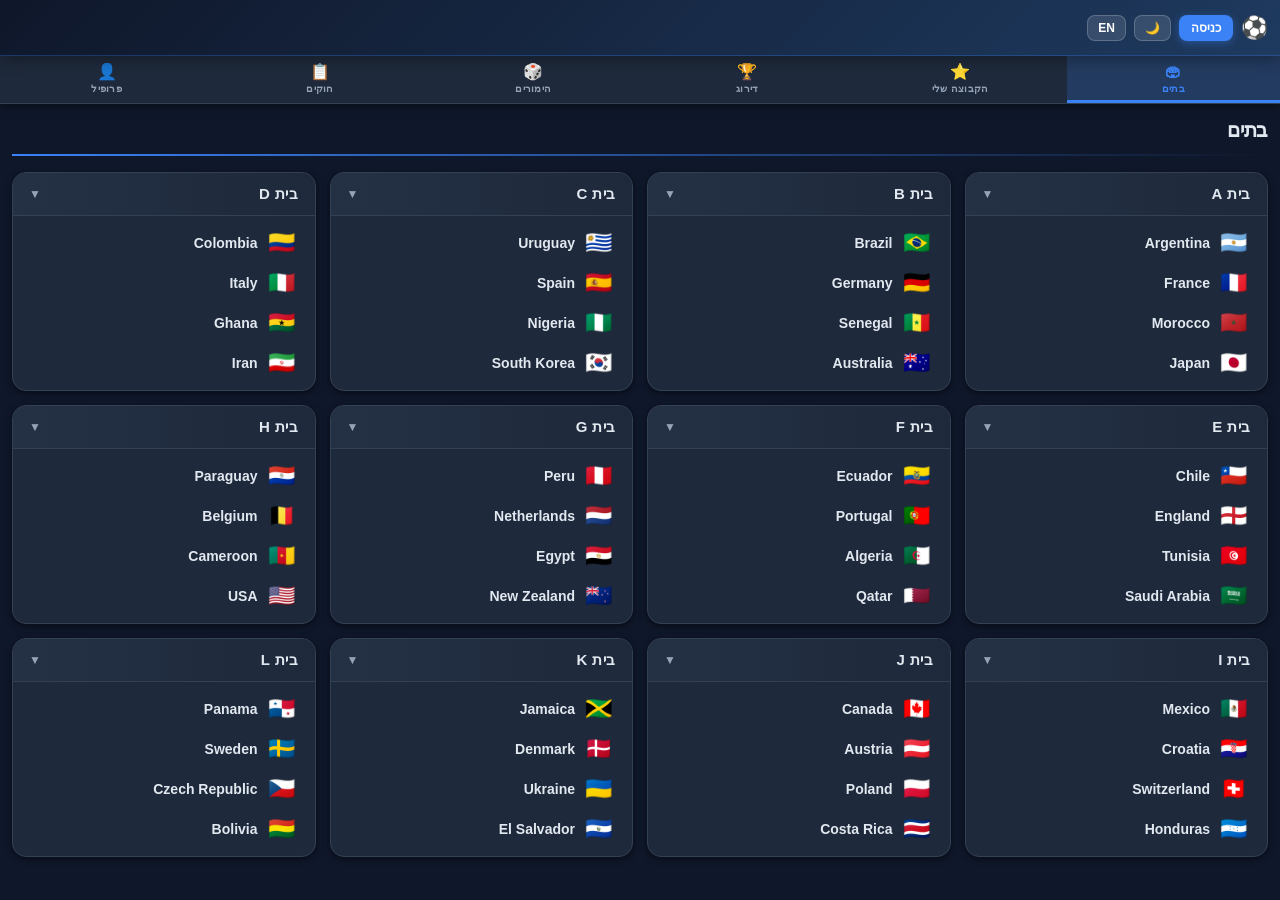
==== index.html @ ef1c5337 "Refactored PWA: modular IIFE architecture, bets, coins, vice-captain, banker" ====
<!DOCTYPE html>
<html lang="he" dir="rtl">
<head>
    <meta charset="UTF-8">
    <meta name="viewport" content="width=device-width, initial-scale=1.0, maximum-scale=1.0, user-scalable=no">
    <meta name="theme-color" content="#0d1117">
    <meta name="apple-mobile-web-app-capable" content="yes">
    <meta name="apple-mobile-web-app-status-bar-style" content="black-translucent">
    <link rel="manifest" href="manifest.json">
    <link rel="apple-touch-icon" href="icon-192.png">
    <title>פנטזי מונדיאל 2026</title>
    <link rel="stylesheet" href="css/base.css">
    <link rel="stylesheet" href="css/screens.css">
    <link rel="stylesheet" href="css/components.css">
</head>
<body>

<!-- ── Topbar ── -->
<header id="topbar">
    <span class="tb-logo">⚽</span>
    <span id="tb-user"></span>
    <button id="btn-topbar-login" class="btn-login-topbar" data-i18n="login">כניסה</button>
    <button id="btn-logout" style="display:none" title="התנתק">🚪</button>
    <button id="btn-theme" title="עיצוב">🌙</button>
    <button id="tb-lang">EN</button>
</header>

<!-- ── Screens ── -->
<div id="screen-groups" class="screen active"></div>
<div id="screen-squad"  class="screen"></div>
<div id="screen-myteam" class="screen"></div>
<div id="screen-lb"     class="screen"></div>
<div id="screen-bets"   class="screen"></div>
<div id="screen-rules"  class="screen"></div>
<div id="screen-admin"  class="screen"></div>
<div id="screen-user"   class="screen"></div>

<!-- ── Top Nav ── -->
<nav id="bottom-nav">
    <button data-screen="groups" onclick="Nav.setScreen('groups')">
        <span class="nav-icon">🏟</span>
        <span data-i18n="groups">בתים</span>
    </button>
    <button data-screen="myteam" onclick="Nav.setScreen('myteam')">
        <span class="nav-icon">⭐</span>
        <span data-i18n="myTeam">הקבוצה שלי</span>
    </button>
    <button data-screen="lb" onclick="Nav.setScreen('lb')">
        <span class="nav-icon">🏆</span>
        <span data-i18n="standings">דירוג</span>
    </button>
    <button data-screen="bets" onclick="Nav.setScreen('bets')">
        <span class="nav-icon">🎲</span>
        <span data-i18n="bets">הימורים</span>
    </button>
    <button data-screen="rules" onclick="Nav.setScreen('rules')">
        <span class="nav-icon">📋</span>
        <span data-i18n="rules">חוקים</span>
    </button>
    <button data-screen="user" onclick="Nav.setScreen('user')">
        <span class="nav-icon">👤</span>
        <span data-i18n="profile">פרופיל</span>
    </button>
    <button data-screen="admin" id="nav-admin" style="display:none" onclick="Nav.setScreen('admin')">
        <span class="nav-icon">⚙️</span>
        <span data-i18n="admin">ניהול</span>
    </button>
</nav>

<!-- ── Picker Modal ── -->
<div id="picker-modal"></div>
<div id="score-modal"       class="modal-overlay"></div>
<div id="bet-create-modal"  class="modal-overlay"></div>
<div id="bet-resolve-modal" class="modal-overlay"></div>

<!-- ── Player Action Modal ── -->
<div id="player-action-modal" class="modal-overlay modal-bottom"></div>

<!-- ── Login Modal ── -->
<div id="login-modal" class="modal-overlay">
    <div class="modal-box" style="max-width:360px">
        <div class="modal-header">
            <h3>🏆 פנטזי מונדיאל 2026</h3>
            <button onclick="document.getElementById('login-modal').classList.remove('active')">✕</button>
        </div>
        <div class="lang-row" style="margin-bottom:16px">
            <button class="lang-btn active" id="lang-btn-he" onclick="setLang('he');updateLangBtns('he')">עברית</button>
            <button class="lang-btn" id="lang-btn-en" onclick="setLang('en');updateLangBtns('en')">English</button>
        </div>
        <div class="auth-tabs">
            <button class="auth-tab active" data-tab="login" data-i18n="login">כניסה</button>
            <button class="auth-tab" data-tab="register" data-i18n="register">הרשמה</button>
        </div>
        <div class="auth-card">
            <div id="login-form">
                <input class="auth-input" type="text" id="in-username" data-i18n-ph="username" placeholder="שם משתמש">
                <input class="auth-input" type="password" id="in-password" data-i18n-ph="password" placeholder="סיסמה">
                <button class="btn-primary auth-btn" id="btn-login" data-i18n="loginBtn">התחבר</button>
            </div>
            <div id="register-form" style="display:none">
                <input class="auth-input" type="text" id="reg-username" data-i18n-ph="username" placeholder="שם משתמש">
                <input class="auth-input" type="password" id="reg-password" data-i18n-ph="password" placeholder="סיסמה">
                <input class="auth-input" type="password" id="reg-confirm" data-i18n-ph="passwordConfirm" placeholder="אימות סיסמה">
                <button class="btn-primary auth-btn" id="btn-register" data-i18n="registerBtn">הרשם</button>
            </div>
        </div>
    </div>
</div>

<!-- ── Scripts ── -->
<script src="js/config.js"></script>
<script src="js/i18n.js"></script>
<script src="js/data.js"></script>
<script src="js/auth.js"></script>
<script src="js/team.js"></script>
<script src="js/nav.js"></script>
<script src="js/picker.js"></script>
<script src="js/screen.groups.js"></script>
<script src="js/screen.squad.js"></script>
<script src="js/screen.myteam.js"></script>
<script src="js/screen.lb.js"></script>
<script src="js/screen.bets.js"></script>
<script src="js/screen.rules.js"></script>
<script src="js/screen.admin.js"></script>
<script src="js/screen.user.js"></script>
<script src="js/main.js"></script>
</body>
</html>
---- css/base.css ----
/* ── CSS Variables (dark theme – default) ── */
:root {
    --primary:    #3b82f6;
    --primary-d:  #1d4ed8;
    --secondary:  #10b981;
    --danger:     #ef4444;
    --warning:    #f59e0b;
    --bg:         #0f172a;
    --card:       #1e293b;
    --elevated:   #243044;
    --border:     #334155;
    --text:       #e2e8f0;
    --muted:      #94a3b8;
    --shadow:     rgba(0,0,0,.5);
    --glow:       rgba(59,130,246,.2);
    --topbar-h:   56px;
    --nav-h:      48px;
}

/* ── Light theme ── */
html.theme-light {
    --bg:         #f1f5f9;
    --card:       #ffffff;
    --elevated:   #e8eef5;
    --border:     #cbd5e1;
    --text:       #1e293b;
    --muted:      #64748b;
    --shadow:     rgba(0,0,0,.1);
    --glow:       rgba(59,130,246,.12);
}

* { margin:0; padding:0; box-sizing:border-box; }

body {
    font-family: -apple-system, BlinkMacSystemFont, 'Segoe UI', Roboto, sans-serif;
    background: var(--bg);
    color: var(--text);
    min-height: 100vh;
    overflow-x: hidden;
    transition: background .25s, color .25s;
}

button { cursor:pointer; font-family:inherit; }
input, select { font-family:inherit; }

/* ── Topbar ── */
#topbar {
    position: fixed; top:0; left:0; right:0; z-index:300;
    height: var(--topbar-h);
    background: linear-gradient(135deg, #0f172a 0%, #1e3a5f 100%);
    border-bottom: 1px solid rgba(59,130,246,.3);
    box-shadow: 0 2px 16px rgba(0,0,0,.4);
    display: flex; align-items: center;
    padding: 0 12px; gap: 8px;
}
html.theme-light #topbar {
    background: linear-gradient(135deg, #1e40af 0%, #1d4ed8 100%);
    border-bottom: none;
}
.tb-logo { font-size:22px; flex-shrink:0; }
#tb-user {
    flex:1; font-size:13px; font-weight:700;
    overflow:hidden; text-overflow:ellipsis; white-space:nowrap;
    color:#fff;
}
#tb-lang, #btn-theme {
    background: rgba(255,255,255,.12);
    border: 1px solid rgba(255,255,255,.2);
    color: #fff; border-radius:8px; padding:5px 10px;
    font-size:12px; font-weight:700; flex-shrink:0;
    transition: background .2s;
}
#tb-lang:hover, #btn-theme:hover { background:rgba(255,255,255,.25); }
#btn-logout {
    background:none; border:none; font-size:18px;
    color:rgba(255,255,255,.6); padding:4px; flex-shrink:0;
}
#btn-logout:hover { color:#ef4444; }
.btn-login-topbar {
    background: var(--primary); color:#fff; border:none;
    border-radius:8px; padding:6px 12px; font-size:12px; font-weight:700;
    flex-shrink:0; transition: opacity .2s, transform .1s;
    box-shadow: 0 2px 8px rgba(59,130,246,.4);
}
.btn-login-topbar:hover { opacity:.88; transform:scale(.97); }

/* ── Top Nav ── */
#bottom-nav {
    position: fixed;
    top: var(--topbar-h);
    left:0; right:0; z-index:200;
    height: var(--nav-h);
    background: var(--card);
    border-bottom: 1px solid var(--border);
    box-shadow: 0 2px 8px var(--shadow);
    display: flex;
    overflow-x: auto;
    scrollbar-width: none;
}
#bottom-nav::-webkit-scrollbar { display:none; }
#bottom-nav button {
    flex:1; min-width:58px; background:none; border:none;
    color: var(--muted); font-size:10px; font-weight:700;
    display:flex; flex-direction:column; align-items:center; justify-content:center;
    gap:2px; padding:0 4px;
    border-bottom: 3px solid transparent;
    transition: color .2s, border-color .2s, background .15s;
    white-space:nowrap; text-transform:uppercase; letter-spacing:.3px;
}
#bottom-nav button .nav-icon { font-size:16px; }
#bottom-nav button.active {
    color: var(--primary);
    border-bottom-color: var(--primary);
    background: var(--glow);
}
#bottom-nav button:hover:not(.active) { color:var(--text); background:var(--elevated); }

/* ── Screens ── */
.screen {
    display: none;
    min-height: 100vh;
    padding-top: calc(var(--topbar-h) + var(--nav-h) + 14px);
    padding-bottom: 28px;
    padding-left: 12px; padding-right: 12px;
}
.screen.active { display:block; }

/* ── Screen header ── */
.screen-header {
    display:flex; align-items:center; gap:12px;
    margin-bottom:16px; padding-bottom:12px;
    border-bottom: 2px solid transparent;
    border-image: linear-gradient(90deg, var(--primary), transparent) 1;
}
.screen-header h2 { font-size:20px; font-weight:800; flex:1; letter-spacing:-.3px; }

/* ── Back button ── */
.back-btn {
    background:none; border:none; color:var(--primary);
    font-size:14px; font-weight:700; padding:4px 0;
    transition: opacity .2s;
}
.back-btn:hover { opacity:.7; }

/* ── Stat pills ── */
.stat-pill {
    display:inline-flex; align-items:center; gap:5px;
    background: var(--elevated);
    border: 1px solid var(--border);
    border-radius:20px; padding:5px 12px; font-size:13px; font-weight:700;
    box-shadow: 0 1px 4px var(--shadow);
}
.pill-banker { border-color:var(--primary); color:var(--primary); }

/* ── Buttons ── */
.btn-primary {
    background: linear-gradient(135deg, var(--primary), var(--primary-d));
    color:#fff; border:none; border-radius:8px;
    padding:12px 20px; font-size:15px; font-weight:700;
    transition: opacity .2s, transform .1s;
    box-shadow: 0 2px 8px rgba(59,130,246,.35);
}
.btn-primary:hover  { opacity:.88; }
.btn-primary:active { transform:scale(.97); }
.btn-secondary {
    background:transparent; color:var(--muted);
    border:1px solid var(--border); border-radius:8px;
    padding:10px 16px; font-size:14px; font-weight:600;
    transition: border-color .2s, color .2s;
}
.btn-secondary:hover { border-color:var(--primary); color:var(--primary); }
.btn-danger  { background:var(--danger);  color:#fff; border:none; border-radius:6px; padding:6px 12px; font-size:13px; font-weight:700; }
.btn-warning { background:var(--warning); color:#000; border:none; border-radius:6px; padding:6px 12px; font-size:13px; font-weight:700; }
.btn-sm      { padding:5px 10px; border-radius:6px; font-size:12px; font-weight:700; }
.btn-full    { width:100%; margin-top:12px; padding:14px; }
.btn-add-sm    { background:var(--secondary); color:#fff; border:none; border-radius:6px; padding:6px 14px; font-size:13px; font-weight:700; }
.btn-remove-sm { background:var(--danger);    color:#fff; border:none; border-radius:6px; padding:6px 14px; font-size:13px; font-weight:700; }

/* ── Modal overlay ── */
.modal-overlay {
    display:none; position:fixed; inset:0; z-index:500;
    background:rgba(0,0,0,.75); overflow-y:auto; padding:20px;
}
.modal-overlay.active { display:flex; align-items:center; justify-content:center; }
.modal-bottom.active  { align-items:flex-end; padding:0; }
.modal-box {
    background:var(--card); border:1px solid var(--border);
    border-radius:16px; padding:24px; width:100%; max-width:480px;
    max-height:85vh; overflow-y:auto;
    box-shadow: 0 12px 40px var(--shadow);
}
.modal-header {
    display:flex; justify-content:space-between; align-items:center;
    margin-bottom:16px;
}
.modal-header h3 { font-size:18px; font-weight:800; }
.modal-header button {
    background:none; border:none; color:var(--muted); font-size:22px;
    width:32px; height:32px; border-radius:50%;
    transition: background .15s, color .15s;
}
.modal-header button:hover { background:var(--danger); color:#fff; }

/* ── Player Action Sheet ── */
.player-action-sheet {
    background: var(--card);
    border-radius: 20px 20px 0 0;
    border-top: 1px solid var(--border);
    padding: 20px 16px 28px;
    width: 100%;
    box-shadow: 0 -8px 32px var(--shadow);
}
.pas-header {
    display:flex; align-items:center; gap:12px;
    margin-bottom:16px; padding-bottom:14px;
    border-bottom:1px solid var(--border);
}
.pas-close {
    margin-inline-start:auto;
    background:var(--elevated); border:none; color:var(--muted);
    width:30px; height:30px; border-radius:50%; font-size:14px;
    transition: background .15s;
}
.pas-close:hover { background:var(--danger); color:#fff; }
.pas-avatar { width:44px; height:44px; font-size:16px; flex-shrink:0; }
.pas-actions { display:flex; flex-direction:column; gap:8px; }
.pas-btn {
    background:var(--elevated); border:1px solid var(--border);
    border-radius:10px; padding:13px 16px;
    text-align:center; font-size:14px; font-weight:700;
    color:var(--text); transition:background .15s, border-color .15s;
}
.pas-btn:hover  { background:var(--border); }
.pas-active-c   { border-color:var(--warning);   background:rgba(245,158,11,.12);  color:var(--warning);   }
.pas-active-v   { border-color:var(--muted);     background:rgba(148,163,184,.1);  }
.pas-active-b   { border-color:var(--primary);   background:rgba(59,130,246,.1);   color:var(--primary);   }
.pas-remove     { border-color:var(--danger);    background:rgba(239,68,68,.08);   color:var(--danger);    }

/* ── Pi-pos badge ── */
.pi-pos {
    display:inline-block; color:#fff; font-size:11px; font-weight:800;
    padding:2px 6px; border-radius:4px; flex-shrink:0;
}

/* ── Auth ── */
.lang-row { display:flex; justify-content:center; gap:8px; margin-bottom:24px; }
.lang-btn {
    padding:7px 18px; border-radius:20px; font-size:13px; font-weight:700;
    border:2px solid var(--border); background:transparent; color:var(--muted);
    transition: all .2s;
}
.lang-btn.active { background:var(--primary); border-color:var(--primary); color:#fff; }
.auth-tabs { display:flex; border-bottom:1px solid var(--border); }
.auth-tab {
    flex:1; padding:12px; text-align:center; font-size:15px; font-weight:700;
    background:none; border:none; color:var(--muted);
    border-bottom:3px solid transparent; transition:all .2s;
}
.auth-tab.active { color:var(--primary); border-bottom-color:var(--primary); }
.auth-card {
    background:var(--card); border:1px solid var(--border);
    border-radius:0 0 16px 16px; padding:20px;
}
.auth-input {
    width:100%; padding:12px 14px; margin-bottom:12px;
    background:var(--elevated); border:1px solid var(--border);
    border-radius:8px; color:var(--text); font-size:15px;
    transition: border-color .2s, box-shadow .2s;
}
.auth-input:focus { outline:none; border-color:var(--primary); box-shadow:0 0 0 3px var(--glow); }
.auth-btn { width:100%; padding:13px; font-size:16px; border-radius:10px; margin-top:2px; }

/* ── Responsive ── */
@media (max-width:480px) {
    .screen  { padding-left:8px; padding-right:8px; }
    #topbar  { padding:0 8px; gap:5px; }
    #bottom-nav button { min-width:48px; font-size:9px; }
}
@supports (padding-bottom: env(safe-area-inset-bottom)) {
    body { padding-bottom: env(safe-area-inset-bottom); }
}
---- css/screens.css ----
/* ── GROUPS ── */
.groups-grid {
    display:grid; grid-template-columns:repeat(auto-fill, minmax(280px,1fr));
    gap:14px;
}
.group-card {
    background:var(--card); border:1px solid var(--border); border-radius:14px;
    overflow:hidden; box-shadow:0 2px 6px var(--shadow);
    transition: transform .2s, box-shadow .2s;
}
.group-card:hover { transform:translateY(-2px); box-shadow:0 4px 12px var(--shadow); }
.group-header {
    display:flex; justify-content:space-between; align-items:center;
    padding:12px 16px; cursor:pointer; user-select:none;
    background:linear-gradient(90deg, var(--elevated), var(--card));
    border-bottom:1px solid var(--border);
}
.group-header:hover { background:var(--elevated); }
.group-label { font-size:15px; font-weight:800; letter-spacing:.5px; }
.group-arrow { font-size:12px; color:var(--muted); transition:transform .2s; }
.group-teams { padding:8px 10px; display:flex; flex-direction:column; gap:2px; }
.group-team {
    display:flex; align-items:center; gap:10px;
    padding:8px 10px; border-radius:8px; cursor:pointer;
    transition:background .15s;
}
.group-team:hover { background:var(--elevated); }
.team-flag { font-size:22px; line-height:1; }
.team-name { font-size:14px; font-weight:600; }
.group-matches { display:none; padding:8px 12px; border-top:1px solid var(--border); }
.group-matches.open { display:block; }
.match-row {
    display:grid; grid-template-columns:1fr auto 1fr auto;
    align-items:center; gap:8px; padding:7px 0;
    border-bottom:1px solid var(--border); font-size:13px;
}
.match-row:last-child { border-bottom:none; }
.match-team { font-weight:600; }
.match-vs { color:var(--muted); font-weight:800; font-size:11px; }
.match-date { color:var(--muted); font-size:11px; }

/* ── SQUAD ── */
.squad-container { display:flex; flex-direction:column; gap:14px; }
.squad-group {
    background:var(--card); border:1px solid var(--border); border-radius:12px;
    padding:16px; box-shadow:0 1px 4px var(--shadow);
}
.squad-pos-label { font-size:12px; font-weight:800; margin-bottom:10px; text-transform:uppercase; letter-spacing:1px; }
.squad-player-row {
    display:flex; justify-content:space-between; align-items:center;
    padding:9px 0; border-bottom:1px solid var(--border);
}
.squad-player-row:last-child { border-bottom:none; }
.squad-player-info { display:flex; flex-direction:column; gap:2px; }
.squad-name { font-size:14px; font-weight:700; }
.squad-meta { font-size:12px; color:var(--muted); }

/* ── MY TEAM ── */
.mt-stats { display:flex; gap:8px; flex-wrap:wrap; margin-bottom:14px; }

/* Captain summary bar */
.captain-summary {
    display:flex; gap:8px; flex-wrap:wrap; margin-bottom:12px;
}
.cs-badge {
    display:inline-flex; align-items:center; gap:5px;
    padding:5px 12px; border-radius:20px; font-size:12px; font-weight:800;
    box-shadow: 0 1px 4px var(--shadow);
}
.cs-c1 { background:rgba(245,158,11,.18); border:1px solid var(--warning); color:var(--warning); }
.cs-c2 { background:rgba(148,163,184,.12); border:1px solid var(--muted);   color:var(--muted); }

/* Pitch */
.pitch-wrap {
    background:var(--card); border:1px solid var(--border); border-radius:16px;
    overflow:hidden; box-shadow:0 4px 16px var(--shadow);
}
.pitch {
    background: linear-gradient(180deg, #0f4c1e 0%, #166534 35%, #1a7a3c 50%, #166534 65%, #0f4c1e 100%);
    padding:16px 8px; display:flex; flex-direction:column; gap:12px;
    min-height:440px;
}
.pitch-row { display:flex; justify-content:center; gap:8px; flex-wrap:wrap; }

/* Pitch card */
.pitch-card {
    background:rgba(0,0,0,.72); border:2px solid; border-radius:10px;
    width:82px; padding:8px 4px 6px; text-align:center; cursor:pointer;
    position:relative; transition:transform .15s, box-shadow .15s;
    user-select:none; box-shadow:0 2px 6px rgba(0,0,0,.5);
}
.pitch-card:hover { transform:translateY(-4px); box-shadow:0 6px 14px rgba(0,0,0,.6); }

/* Badges row (C1/C2/B) at top of card */
.pc-badges {
    display:flex; justify-content:center; gap:3px; min-height:16px; margin-bottom:4px;
}
.pcb {
    display:inline-flex; align-items:center; justify-content:center;
    font-size:9px; font-weight:900; padding:1px 5px; border-radius:3px; color:#fff;
    letter-spacing:.3px;
}
.pcb-c1 { background:var(--warning); color:#000; }
.pcb-c2 { background:var(--muted); }
.pcb-b  { background:var(--primary); }

/* Player avatar circle (initials) */
.pc-avatar {
    width:34px; height:34px; border-radius:50%;
    display:flex; align-items:center; justify-content:center;
    font-size:13px; font-weight:900; color:#fff;
    margin:0 auto 4px; flex-shrink:0;
    box-shadow:0 2px 6px rgba(0,0,0,.4);
}
.pc-pos {
    display:inline-block; color:#fff; font-size:10px; font-weight:800;
    padding:2px 5px; border-radius:3px; margin-bottom:4px;
    letter-spacing:.5px;
}
.pc-name  { font-size:11px; font-weight:700; color:#fff; line-height:1.2; }
.pc-team  { font-size:16px; margin:2px 0; }
.pc-pts   { font-size:11px; color:#86efac; font-weight:700; }

/* Pitch slot (empty) */
.pitch-slot {
    background:rgba(255,255,255,.08); border:2px dashed;
    border-radius:10px; width:82px; height:92px;
    display:flex; flex-direction:column; align-items:center; justify-content:center;
    cursor:pointer; transition:background .15s, transform .15s;
}
.pitch-slot:hover { background:rgba(255,255,255,.18); transform:scale(1.04); }
.slot-pos  { font-size:10px; font-weight:800; margin-bottom:4px; letter-spacing:.5px; }
.slot-plus { font-size:26px; color:rgba(255,255,255,.55); }

/* ── LEADERBOARD ── */
.lb-table {
    background:var(--card); border:1px solid var(--border); border-radius:14px;
    overflow:hidden; box-shadow:0 2px 8px var(--shadow);
}
.lb-head {
    display:grid; grid-template-columns:40px 1fr 60px 60px;
    padding:12px 16px; background:var(--elevated);
    font-size:11px; font-weight:800; color:var(--muted); text-transform:uppercase; letter-spacing:.5px;
}
.lb-row {
    display:grid; grid-template-columns:40px 1fr 60px 60px;
    padding:14px 16px; border-top:1px solid var(--border);
    cursor:pointer; transition:background .15s;
}
.lb-row:hover   { background:var(--elevated); }
.lb-me          { background:rgba(59,130,246,.08); }
.lb-rank        { font-weight:800; color:var(--muted); font-size:14px; }
.lb-name        { font-weight:700; }
.lb-pts         { font-weight:800; color:var(--primary); }
.profile-stats  { display:flex; gap:8px; flex-wrap:wrap; margin-bottom:16px; }
.profile-player {
    display:flex; align-items:center; gap:8px;
    padding:10px 0; border-bottom:1px solid var(--border); font-size:13px;
}
.profile-player:last-child { border-bottom:none; }
.empty-msg { text-align:center; color:var(--muted); padding:20px 0; }

/* ── USER / PROFILE ── */
.user-guest {
    display:flex; flex-direction:column; align-items:center;
    padding:40px 0; text-align:center;
}
.user-avatar-lg { font-size:56px; margin-bottom:4px; }

.user-hero {
    display:flex; align-items:center; gap:16px;
    background:var(--card); border:1px solid var(--border); border-radius:16px;
    padding:20px; margin-bottom:16px; box-shadow:0 2px 8px var(--shadow);
}
.user-avatar-circle {
    width:56px; height:56px; border-radius:50%;
    background:linear-gradient(135deg, var(--primary), var(--primary-d));
    display:flex; align-items:center; justify-content:center;
    font-size:22px; font-weight:900; color:#fff; flex-shrink:0;
    box-shadow:0 4px 12px rgba(59,130,246,.4);
}
.user-hero-info { flex:1; }
.user-hero-info h2 { font-size:20px; font-weight:800; margin-bottom:4px; }
.user-admin-tag {
    display:inline-block; background:rgba(245,158,11,.18);
    border:1px solid var(--warning); color:var(--warning);
    border-radius:8px; padding:2px 8px; font-size:11px; font-weight:800;
}
.user-actions {
    display:grid; grid-template-columns:1fr 1fr 1fr; gap:10px; margin-top:4px;
}
.user-action-btn {
    display:flex; flex-direction:column; align-items:center; gap:6px;
    background:var(--card); border:1px solid var(--border); border-radius:12px;
    padding:16px 8px; font-size:12px; font-weight:700; color:var(--text);
    transition:background .2s, border-color .2s, transform .1s;
}
.user-action-btn span:first-child { font-size:24px; }
.user-action-btn:hover { background:var(--elevated); border-color:var(--primary); transform:translateY(-2px); }
.user-action-danger { color:var(--danger); }
.user-action-danger:hover { border-color:var(--danger); }

/* ── RULES ── */
.rules-content { display:flex; flex-direction:column; gap:16px; }
.rules-section {
    background:var(--card); border:1px solid var(--border); border-radius:14px;
    padding:20px; box-shadow:0 2px 6px var(--shadow);
}
.rules-icon { font-size:28px; margin-bottom:8px; }
.rules-section h3 { font-size:16px; font-weight:800; margin-bottom:14px; }

.rules-grid { display:flex; flex-direction:column; gap:6px; }
.rules-row {
    display:flex; justify-content:space-between; align-items:center;
    padding:8px 12px; background:var(--elevated); border-radius:8px; font-size:13px;
}
.rules-row span { color:var(--muted); }
.rules-row strong { font-weight:800; }

.scoring-grid-full { display:flex; flex-direction:column; gap:6px; }
.sg-row {
    display:flex; justify-content:space-between; align-items:center;
    padding:8px 12px; background:var(--elevated); border-radius:8px; font-size:13px;
}
.sg-row span { color:var(--muted); }
.sg-pos { color:var(--secondary); font-weight:800; }
.sg-neg { color:var(--danger);    font-weight:800; }

.rules-list { display:flex; flex-direction:column; gap:10px; }
.rules-item {
    display:flex; align-items:flex-start; gap:10px;
    padding:10px 12px; background:var(--elevated); border-radius:8px;
    font-size:13px; line-height:1.5;
}
.rules-item span:first-child { flex-shrink:0; }
.ri-badge {
    display:inline-flex; align-items:center; justify-content:center;
    font-size:10px; font-weight:900; padding:2px 7px; border-radius:4px;
    color:#fff; flex-shrink:0; margin-top:1px;
}
.ri-c1 { background:var(--warning); color:#000; }
.ri-c2 { background:var(--muted); }
.ri-b  { background:var(--primary); }

/* ── ADMIN ── */
.admin-section {
    background:var(--card); border:1px solid var(--border); border-radius:12px;
    padding:16px; margin-bottom:16px; box-shadow:0 1px 4px var(--shadow);
}
.admin-section h3 { font-size:16px; font-weight:800; margin-bottom:12px; }
.admin-input {
    width:100%; padding:11px 14px; background:var(--elevated);
    border:1px solid var(--border); border-radius:8px; color:var(--text);
    font-size:14px; margin-bottom:10px; transition:border-color .2s;
}
.admin-input:focus { outline:none; border-color:var(--primary); }
.admin-player-item {
    display:flex; align-items:center; gap:10px;
    padding:10px; background:var(--elevated); border-radius:8px;
    margin-bottom:6px; cursor:pointer; font-size:13px;
    transition:background .15s;
}
.admin-player-item:hover { background:var(--border); }
.admin-user-row {
    display:flex; align-items:center; gap:8px;
    padding:10px 0; border-bottom:1px solid var(--border); flex-wrap:wrap;
}
.admin-user-row:last-child { border-bottom:none; }
.au-name { flex:1; font-weight:700; font-size:14px; }
.au-pts  { color:var(--primary); font-weight:700; font-size:13px; min-width:60px; }
.au-actions { display:flex; gap:6px; }
.score-form { display:flex; flex-direction:column; gap:12px; margin-bottom:4px; }
.score-row  { display:flex; justify-content:space-between; align-items:center; font-size:14px; }
.score-row label { font-weight:600; }
.score-row input[type=number] {
    width:70px; padding:8px; text-align:center;
    background:var(--elevated); border:1px solid var(--border);
    border-radius:6px; color:var(--text); font-size:14px;
}
.score-row input[type=checkbox] { width:22px; height:22px; cursor:pointer; }

/* ── BETS ── */
.bet-card {
    background:var(--card); border:1px solid var(--border); border-radius:14px;
    padding:14px 16px; margin-bottom:10px;
    box-shadow:0 2px 6px var(--shadow);
    transition:transform .2s, box-shadow .2s, border-color .2s;
}
.bet-card:hover { transform:translateY(-2px); box-shadow:0 4px 12px var(--shadow); border-color:var(--primary); }
.bet-resolved { opacity:.6; }
.bet-teams {
    display:flex; align-items:center; justify-content:space-between;
    margin-bottom:12px; gap:8px;
}
.bet-side { display:flex; flex-direction:column; align-items:center; gap:3px; flex:1; }
.bet-flag { font-size:28px; line-height:1; }
.bet-tname { font-size:13px; font-weight:800; text-align:center; }
.bet-creator-label { font-size:10px; color:var(--muted); }
.bet-vs { font-size:13px; color:var(--muted); font-weight:800; flex-shrink:0; }
.bet-terms { display:flex; flex-direction:column; gap:5px; font-size:13px; margin-bottom:10px; }
.bet-win  { color:var(--secondary); font-weight:600; }
.bet-lose { color:var(--danger);    font-weight:600; }
.bet-meta { font-size:12px; color:var(--muted); margin-bottom:10px; line-height:1.7; }
.bet-actions { display:flex; align-items:center; gap:8px; flex-wrap:wrap; }
.bet-badge-mine {
    background:var(--primary); color:#fff;
    border-radius:12px; padding:3px 10px; font-size:12px; font-weight:700;
}
.bet-badge-joined {
    background:var(--secondary); color:#fff;
    border-radius:12px; padding:3px 10px; font-size:12px; font-weight:700;
}
.bet-badge-resolved { color:var(--warning); font-size:12px; font-weight:700; }
.bet-tag-full { color:var(--muted); font-size:12px; font-weight:600; }
.bet-form { display:flex; flex-direction:column; gap:12px; }
.bet-form-row { display:flex; flex-direction:column; gap:4px; }
.bet-form-row label { font-size:13px; font-weight:700; color:var(--muted); }
.score-num-input {
    width:80px; padding:8px; text-align:center;
    background:var(--elevated); border:1px solid var(--border);
    border-radius:6px; color:var(--text); font-size:14px;
}

/* ── Responsive ── */
@media (max-width:480px) {
    .groups-grid { grid-template-columns:1fr; }
    .match-row { grid-template-columns:1fr auto 1fr; }
    .match-date { display:none; }
    .lb-head, .lb-row { grid-template-columns:32px 1fr 50px 50px; padding:10px 12px; }
    .pitch-card { width:70px; }
    .pitch-slot { width:70px; height:86px; }
    .bet-flag { font-size:22px; }
    .user-actions { grid-template-columns:1fr 1fr; }
    .pc-avatar { width:28px; height:28px; font-size:11px; }
}
---- css/components.css ----
/* ── Picker Modal ── */
#picker-modal {
    display:none; position:fixed; inset:0; z-index:400;
}
#picker-modal.active { display:block; }
.picker-overlay {
    position:absolute; inset:0; background:rgba(0,0,0,.6);
}
.picker-sheet {
    position:absolute; bottom:0; left:0; right:0;
    background:var(--card); border-radius:20px 20px 0 0;
    border-top:1px solid var(--border);
    max-height:85vh; display:flex; flex-direction:column;
    padding-bottom: env(safe-area-inset-bottom);
    animation: slideUp .25s ease;
}
@keyframes slideUp {
    from { transform:translateY(100%); }
    to   { transform:translateY(0); }
}
.picker-header {
    display:flex; justify-content:space-between; align-items:center;
    padding:16px 20px 12px; border-bottom:1px solid var(--border);
    font-size:16px; font-weight:700; flex-shrink:0;
}
.picker-close {
    background:var(--elevated); border:none; color:var(--muted);
    width:30px; height:30px; border-radius:50%; font-size:14px;
}
.picker-close:hover { background:var(--danger); color:#fff; }
.picker-filters {
    padding:12px 16px; border-bottom:1px solid var(--border);
    display:flex; flex-direction:column; gap:10px; flex-shrink:0;
}
.picker-pos-tabs { display:flex; gap:6px; overflow-x:auto; }
.pos-tab {
    padding:6px 14px; border-radius:20px; font-size:13px; font-weight:600;
    border:1px solid var(--border); background:transparent; color:var(--muted);
    white-space:nowrap; transition:all .2s;
}
.pos-tab.active { background:var(--primary); border-color:var(--primary); color:#fff; }
.picker-price-row { display:flex; gap:8px; font-size:13px; color:var(--muted); align-items:center; }
#picker-country, #picker-search {
    width:100%; padding:9px 12px; background:var(--elevated);
    border:1px solid var(--border); border-radius:8px; color:var(--text); font-size:14px;
}
input[type=range] { width:100%; accent-color:var(--primary); }
.picker-list { overflow-y:auto; flex:1; padding:8px 12px; }
.picker-item {
    display:flex; justify-content:space-between; align-items:center;
    padding:11px 10px; border-radius:10px; cursor:pointer;
    border-bottom:1px solid var(--border); transition:background .15s;
}
.picker-item:last-child { border-bottom:none; }
.picker-item:hover { background:var(--elevated); }
.picker-disabled { opacity:.45; cursor:not-allowed; }
.picker-disabled:hover { background:transparent; }
.picker-in-team { background:rgba(0,204,102,.07); }
.pi-left { display:flex; align-items:center; gap:10px; }
.pi-right { display:flex; flex-direction:column; align-items:flex-end; gap:2px; }
.pi-name  { font-size:14px; font-weight:600; }
.pi-team  { font-size:12px; color:var(--muted); }
.pi-price { font-size:14px; font-weight:700; color:var(--warning); }
.pi-pts   { font-size:12px; color:var(--secondary); }
.pi-badge { font-size:16px; color:var(--secondary); }
.picker-empty { text-align:center; color:var(--muted); padding:30px 0; font-size:15px; }

/* ── Score modal ── */
#score-modal { }

/* ── RTL tweaks ── */
[dir=rtl] .picker-close { margin-left:0; }
[dir=rtl] .back-btn     { }
[dir=rtl] .match-row    { direction:rtl; }
[dir=rtl] .lb-row       { direction:rtl; }
[dir=rtl] .auth-tab     { }
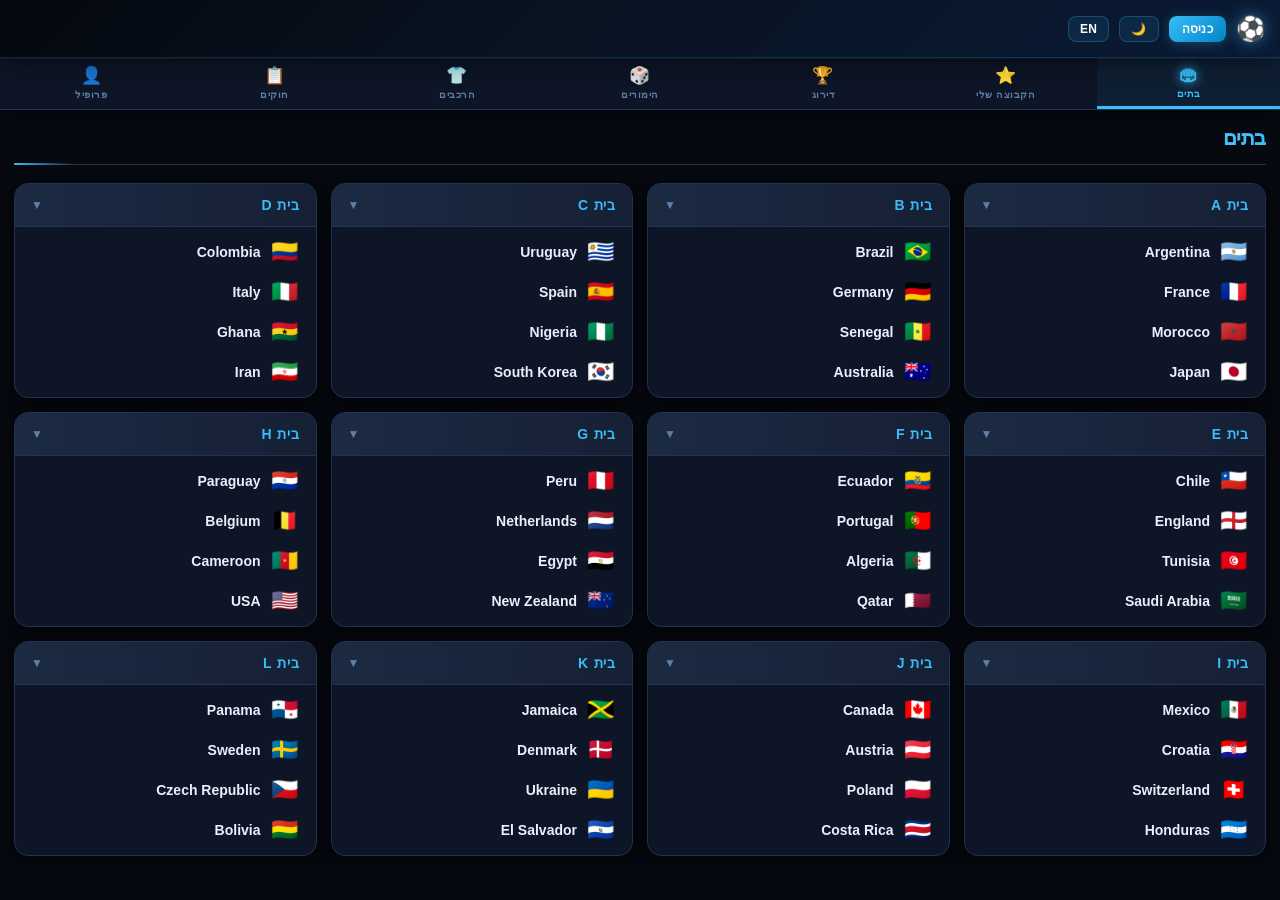
==== commit 5b6c1265: "Add predicted lineups screen with full 48-team formation viewer New screen shows visual football pit" ====
--- a/index.html
+++ b/index.html
@@ -34,6 +34,7 @@
 <div id="screen-rules"  class="screen"></div>
 <div id="screen-admin"  class="screen"></div>
 <div id="screen-user"   class="screen"></div>
+<div id="screen-lineups" class="screen"></div>
 
 <!-- ── Top Nav ── -->
 <nav id="bottom-nav">
@@ -52,6 +53,10 @@
     <button data-screen="bets" onclick="Nav.setScreen('bets')">
         <span class="nav-icon">🎲</span>
         <span data-i18n="bets">הימורים</span>
+    </button>
+    <button data-screen="lineups" onclick="Nav.setScreen('lineups')">
+        <span class="nav-icon">👕</span>
+        <span data-i18n="lineups">הרכבים</span>
     </button>
     <button data-screen="rules" onclick="Nav.setScreen('rules')">
         <span class="nav-icon">📋</span>
@@ -123,6 +128,7 @@
 <script src="js/screen.rules.js"></script>
 <script src="js/screen.admin.js"></script>
 <script src="js/screen.user.js"></script>
+<script src="js/screen.lineups.js"></script>
 <script src="js/main.js"></script>
 </body>
 </html>
--- a/css/base.css
+++ b/css/base.css
@@ -1,43 +1,60 @@
 /* ── CSS Variables (dark theme – default) ── */
 :root {
-    --primary:    #3b82f6;
-    --primary-d:  #1d4ed8;
-    --secondary:  #10b981;
-    --danger:     #ef4444;
-    --warning:    #f59e0b;
-    --bg:         #0f172a;
-    --card:       #1e293b;
-    --elevated:   #243044;
-    --border:     #334155;
-    --text:       #e2e8f0;
-    --muted:      #94a3b8;
-    --shadow:     rgba(0,0,0,.5);
-    --glow:       rgba(59,130,246,.2);
-    --topbar-h:   56px;
-    --nav-h:      48px;
+    --primary:    #38bdf8;
+    --primary-d:  #0284c7;
+    --primary-glow: rgba(56,189,248,.28);
+    --secondary:  #00e676;
+    --secondary-glow: rgba(0,230,118,.18);
+    --danger:     #ff3d57;
+    --warning:    #fbbf24;
+    --gold:       #ffd700;
+    --silver:     #b0bec5;
+    --bronze:     #cd7f32;
+    --purple:     #a855f7;
+    --purple-glow: rgba(168,85,247,.2);
+    --bg:         #06090f;
+    --bg2:        #090d17;
+    --card:       #0d1526;
+    --elevated:   #162035;
+    --elevated2:  #1c2a42;
+    --border:     #1e3355;
+    --border-bright: #2a4a72;
+    --text:       #e8f0fe;
+    --muted:      #5d7fa8;
+    --shadow:     rgba(0,0,0,.75);
+    --glow:       rgba(56,189,248,.2);
+    --topbar-h:   58px;
+    --nav-h:      52px;
+    --radius:     14px;
+    --radius-sm:  8px;
+    --radius-lg:  20px;
 }
 
 /* ── Light theme ── */
 html.theme-light {
-    --bg:         #f1f5f9;
+    --bg:         #f0f4f8;
+    --bg2:        #e8edf5;
     --card:       #ffffff;
-    --elevated:   #e8eef5;
-    --border:     #cbd5e1;
-    --text:       #1e293b;
-    --muted:      #64748b;
-    --shadow:     rgba(0,0,0,.1);
-    --glow:       rgba(59,130,246,.12);
+    --elevated:   #eaf0f8;
+    --elevated2:  #dde6f0;
+    --border:     #c2d4e8;
+    --border-bright: #a0b8d0;
+    --text:       #0d1526;
+    --muted:      #5a7a9a;
+    --shadow:     rgba(0,0,0,.12);
+    --glow:       rgba(56,189,248,.12);
+    --primary-glow: rgba(56,189,248,.15);
 }
 
 * { margin:0; padding:0; box-sizing:border-box; }
 
 body {
-    font-family: -apple-system, BlinkMacSystemFont, 'Segoe UI', Roboto, sans-serif;
+    font-family: -apple-system, BlinkMacSystemFont, 'Segoe UI', 'Inter', Roboto, sans-serif;
     background: var(--bg);
     color: var(--text);
     min-height: 100vh;
     overflow-x: hidden;
-    transition: background .25s, color .25s;
+    transition: background .3s, color .3s;
 }
 
 button { cursor:pointer; font-family:inherit; }
@@ -47,42 +64,58 @@
 #topbar {
     position: fixed; top:0; left:0; right:0; z-index:300;
     height: var(--topbar-h);
-    background: linear-gradient(135deg, #0f172a 0%, #1e3a5f 100%);
-    border-bottom: 1px solid rgba(59,130,246,.3);
-    box-shadow: 0 2px 16px rgba(0,0,0,.4);
+    background: linear-gradient(135deg, #04080f 0%, #081220 40%, #0a1a35 100%);
+    border-bottom: 1px solid rgba(56,189,248,.18);
+    box-shadow: 0 2px 24px rgba(0,0,0,.6), 0 1px 0 rgba(56,189,248,.1);
     display: flex; align-items: center;
-    padding: 0 12px; gap: 8px;
+    padding: 0 14px; gap: 10px;
 }
 html.theme-light #topbar {
-    background: linear-gradient(135deg, #1e40af 0%, #1d4ed8 100%);
+    background: linear-gradient(135deg, #0f2d6b 0%, #1a4fa0 60%, #1e5bb8 100%);
     border-bottom: none;
-}
-.tb-logo { font-size:22px; flex-shrink:0; }
+    box-shadow: 0 2px 16px rgba(0,0,0,.25);
+}
+.tb-logo {
+    font-size:24px; flex-shrink:0;
+    filter: drop-shadow(0 0 8px rgba(56,189,248,.5));
+}
 #tb-user {
-    flex:1; font-size:13px; font-weight:700;
+    flex:1; font-size:13px; font-weight:800;
     overflow:hidden; text-overflow:ellipsis; white-space:nowrap;
-    color:#fff;
+    color:#fff; letter-spacing:.2px;
+    text-shadow: 0 0 12px rgba(56,189,248,.4);
 }
 #tb-lang, #btn-theme {
-    background: rgba(255,255,255,.12);
-    border: 1px solid rgba(255,255,255,.2);
-    color: #fff; border-radius:8px; padding:5px 10px;
-    font-size:12px; font-weight:700; flex-shrink:0;
-    transition: background .2s;
-}
-#tb-lang:hover, #btn-theme:hover { background:rgba(255,255,255,.25); }
+    background: rgba(56,189,248,.1);
+    border: 1px solid rgba(56,189,248,.25);
+    color: #fff; border-radius:var(--radius-sm); padding:5px 11px;
+    font-size:12px; font-weight:800; flex-shrink:0;
+    transition: background .2s, border-color .2s, box-shadow .2s;
+    letter-spacing:.3px;
+}
+#tb-lang:hover, #btn-theme:hover {
+    background: rgba(56,189,248,.22);
+    border-color: rgba(56,189,248,.5);
+    box-shadow: 0 0 10px rgba(56,189,248,.2);
+}
 #btn-logout {
     background:none; border:none; font-size:18px;
-    color:rgba(255,255,255,.6); padding:4px; flex-shrink:0;
-}
-#btn-logout:hover { color:#ef4444; }
+    color:rgba(255,255,255,.45); padding:4px; flex-shrink:0;
+    transition: color .2s, transform .15s;
+}
+#btn-logout:hover { color:var(--danger); transform:scale(1.15); }
 .btn-login-topbar {
-    background: var(--primary); color:#fff; border:none;
-    border-radius:8px; padding:6px 12px; font-size:12px; font-weight:700;
-    flex-shrink:0; transition: opacity .2s, transform .1s;
-    box-shadow: 0 2px 8px rgba(59,130,246,.4);
-}
-.btn-login-topbar:hover { opacity:.88; transform:scale(.97); }
+    background: linear-gradient(135deg, var(--primary), var(--primary-d));
+    color:#fff; border:none;
+    border-radius:var(--radius-sm); padding:6px 13px; font-size:12px; font-weight:800;
+    flex-shrink:0; transition: opacity .2s, transform .1s, box-shadow .2s;
+    box-shadow: 0 2px 12px var(--primary-glow);
+    letter-spacing:.3px;
+}
+.btn-login-topbar:hover {
+    opacity:.9; transform:scale(.97);
+    box-shadow: 0 4px 18px var(--primary-glow);
+}
 
 /* ── Top Nav ── */
 #bottom-nav {
@@ -92,47 +125,76 @@
     height: var(--nav-h);
     background: var(--card);
     border-bottom: 1px solid var(--border);
-    box-shadow: 0 2px 8px var(--shadow);
+    box-shadow: 0 4px 16px rgba(0,0,0,.4);
     display: flex;
     overflow-x: auto;
     scrollbar-width: none;
 }
 #bottom-nav::-webkit-scrollbar { display:none; }
 #bottom-nav button {
-    flex:1; min-width:58px; background:none; border:none;
-    color: var(--muted); font-size:10px; font-weight:700;
+    flex:1; min-width:60px; background:none; border:none;
+    color: var(--muted); font-size:9.5px; font-weight:800;
     display:flex; flex-direction:column; align-items:center; justify-content:center;
-    gap:2px; padding:0 4px;
+    gap:3px; padding:0 4px;
     border-bottom: 3px solid transparent;
     transition: color .2s, border-color .2s, background .15s;
-    white-space:nowrap; text-transform:uppercase; letter-spacing:.3px;
-}
-#bottom-nav button .nav-icon { font-size:16px; }
+    white-space:nowrap; text-transform:uppercase; letter-spacing:.5px;
+    position: relative;
+}
+#bottom-nav button .nav-icon {
+    font-size:17px;
+    transition: transform .2s, filter .2s;
+}
 #bottom-nav button.active {
     color: var(--primary);
     border-bottom-color: var(--primary);
-    background: var(--glow);
-}
-#bottom-nav button:hover:not(.active) { color:var(--text); background:var(--elevated); }
+    background: rgba(56,189,248,.06);
+}
+#bottom-nav button.active .nav-icon {
+    filter: drop-shadow(0 0 5px var(--primary));
+    transform: scale(1.1);
+}
+#bottom-nav button:hover:not(.active) {
+    color:var(--text);
+    background:var(--elevated);
+}
 
 /* ── Screens ── */
 .screen {
     display: none;
     min-height: 100vh;
-    padding-top: calc(var(--topbar-h) + var(--nav-h) + 14px);
-    padding-bottom: 28px;
-    padding-left: 12px; padding-right: 12px;
+    padding-top: calc(var(--topbar-h) + var(--nav-h) + 16px);
+    padding-bottom: 32px;
+    padding-left: 14px; padding-right: 14px;
 }
 .screen.active { display:block; }
 
 /* ── Screen header ── */
 .screen-header {
     display:flex; align-items:center; gap:12px;
-    margin-bottom:16px; padding-bottom:12px;
-    border-bottom: 2px solid transparent;
-    border-image: linear-gradient(90deg, var(--primary), transparent) 1;
-}
-.screen-header h2 { font-size:20px; font-weight:800; flex:1; letter-spacing:-.3px; }
+    margin-bottom:18px; padding-bottom:14px;
+    border-bottom: 1px solid var(--border);
+    position: relative;
+}
+.screen-header::after {
+    content:'';
+    position:absolute; bottom:-1px; left:0;
+    width:60px; height:2px;
+    background: linear-gradient(90deg, var(--primary), transparent);
+    border-radius:2px;
+}
+.screen-header h2 {
+    font-size:21px; font-weight:900; flex:1; letter-spacing:-.4px;
+    background: linear-gradient(135deg, var(--text) 60%, var(--primary));
+    -webkit-background-clip: text; -webkit-text-fill-color: transparent;
+    background-clip: text;
+}
+html.theme-light .screen-header h2 {
+    background: none;
+    -webkit-background-clip: unset; -webkit-text-fill-color: unset;
+    background-clip: unset;
+    color: var(--text);
+}
 
 /* ── Back button ── */
 .back-btn {
@@ -144,71 +206,90 @@
 
 /* ── Stat pills ── */
 .stat-pill {
-    display:inline-flex; align-items:center; gap:5px;
+    display:inline-flex; align-items:center; gap:6px;
     background: var(--elevated);
     border: 1px solid var(--border);
-    border-radius:20px; padding:5px 12px; font-size:13px; font-weight:700;
-    box-shadow: 0 1px 4px var(--shadow);
-}
-.pill-banker { border-color:var(--primary); color:var(--primary); }
+    border-radius:20px; padding:6px 13px; font-size:13px; font-weight:700;
+    box-shadow: 0 2px 8px var(--shadow);
+    transition: border-color .2s, box-shadow .2s;
+}
+.stat-pill:hover {
+    border-color: var(--border-bright);
+    box-shadow: 0 2px 12px var(--shadow);
+}
+.pill-banker {
+    border-color:var(--primary);
+    color:var(--primary);
+    box-shadow: 0 2px 10px var(--primary-glow);
+}
 
 /* ── Buttons ── */
 .btn-primary {
-    background: linear-gradient(135deg, var(--primary), var(--primary-d));
-    color:#fff; border:none; border-radius:8px;
-    padding:12px 20px; font-size:15px; font-weight:700;
-    transition: opacity .2s, transform .1s;
-    box-shadow: 0 2px 8px rgba(59,130,246,.35);
-}
-.btn-primary:hover  { opacity:.88; }
+    background: linear-gradient(135deg, var(--primary) 0%, var(--primary-d) 100%);
+    color:#fff; border:none; border-radius:var(--radius-sm);
+    padding:12px 20px; font-size:15px; font-weight:800;
+    transition: opacity .2s, transform .1s, box-shadow .2s;
+    box-shadow: 0 3px 14px var(--primary-glow);
+    letter-spacing:.2px;
+}
+.btn-primary:hover  { opacity:.9; box-shadow: 0 5px 20px var(--primary-glow); }
 .btn-primary:active { transform:scale(.97); }
 .btn-secondary {
     background:transparent; color:var(--muted);
-    border:1px solid var(--border); border-radius:8px;
+    border:1px solid var(--border); border-radius:var(--radius-sm);
     padding:10px 16px; font-size:14px; font-weight:600;
-    transition: border-color .2s, color .2s;
-}
-.btn-secondary:hover { border-color:var(--primary); color:var(--primary); }
-.btn-danger  { background:var(--danger);  color:#fff; border:none; border-radius:6px; padding:6px 12px; font-size:13px; font-weight:700; }
+    transition: border-color .2s, color .2s, background .2s;
+}
+.btn-secondary:hover {
+    border-color:var(--primary); color:var(--primary);
+    background: rgba(56,189,248,.05);
+}
+.btn-danger  { background:var(--danger);  color:#fff; border:none; border-radius:6px; padding:6px 12px; font-size:13px; font-weight:700; transition: box-shadow .2s; }
+.btn-danger:hover { box-shadow: 0 3px 12px rgba(255,61,87,.35); }
 .btn-warning { background:var(--warning); color:#000; border:none; border-radius:6px; padding:6px 12px; font-size:13px; font-weight:700; }
 .btn-sm      { padding:5px 10px; border-radius:6px; font-size:12px; font-weight:700; }
 .btn-full    { width:100%; margin-top:12px; padding:14px; }
-.btn-add-sm    { background:var(--secondary); color:#fff; border:none; border-radius:6px; padding:6px 14px; font-size:13px; font-weight:700; }
+.btn-add-sm    { background:var(--secondary); color:#000; border:none; border-radius:6px; padding:6px 14px; font-size:13px; font-weight:800; box-shadow: 0 2px 8px var(--secondary-glow); }
 .btn-remove-sm { background:var(--danger);    color:#fff; border:none; border-radius:6px; padding:6px 14px; font-size:13px; font-weight:700; }
 
 /* ── Modal overlay ── */
 .modal-overlay {
     display:none; position:fixed; inset:0; z-index:500;
-    background:rgba(0,0,0,.75); overflow-y:auto; padding:20px;
+    background:rgba(0,0,0,.8);
+    backdrop-filter: blur(4px);
+    -webkit-backdrop-filter: blur(4px);
+    overflow-y:auto; padding:20px;
 }
 .modal-overlay.active { display:flex; align-items:center; justify-content:center; }
 .modal-bottom.active  { align-items:flex-end; padding:0; }
 .modal-box {
-    background:var(--card); border:1px solid var(--border);
-    border-radius:16px; padding:24px; width:100%; max-width:480px;
-    max-height:85vh; overflow-y:auto;
-    box-shadow: 0 12px 40px var(--shadow);
+    background: var(--card);
+    border:1px solid var(--border-bright);
+    border-radius:var(--radius-lg); padding:24px; width:100%; max-width:480px;
+    max-height:88vh; overflow-y:auto;
+    box-shadow: 0 20px 60px rgba(0,0,0,.7), 0 0 0 1px rgba(56,189,248,.06);
 }
 .modal-header {
     display:flex; justify-content:space-between; align-items:center;
-    margin-bottom:16px;
-}
-.modal-header h3 { font-size:18px; font-weight:800; }
+    margin-bottom:18px;
+}
+.modal-header h3 { font-size:18px; font-weight:900; letter-spacing:-.2px; }
 .modal-header button {
-    background:none; border:none; color:var(--muted); font-size:22px;
+    background:var(--elevated); border:1px solid var(--border); color:var(--muted); font-size:18px;
     width:32px; height:32px; border-radius:50%;
-    transition: background .15s, color .15s;
-}
-.modal-header button:hover { background:var(--danger); color:#fff; }
+    display:flex; align-items:center; justify-content:center;
+    transition: background .15s, color .15s, border-color .15s;
+}
+.modal-header button:hover { background:var(--danger); border-color:var(--danger); color:#fff; }
 
 /* ── Player Action Sheet ── */
 .player-action-sheet {
     background: var(--card);
-    border-radius: 20px 20px 0 0;
-    border-top: 1px solid var(--border);
-    padding: 20px 16px 28px;
+    border-radius: var(--radius-lg) var(--radius-lg) 0 0;
+    border-top: 1px solid var(--border-bright);
+    padding: 20px 16px 32px;
     width: 100%;
-    box-shadow: 0 -8px 32px var(--shadow);
+    box-shadow: 0 -12px 40px rgba(0,0,0,.6);
 }
 .pas-header {
     display:flex; align-items:center; gap:12px;
@@ -217,64 +298,69 @@
 }
 .pas-close {
     margin-inline-start:auto;
-    background:var(--elevated); border:none; color:var(--muted);
-    width:30px; height:30px; border-radius:50%; font-size:14px;
-    transition: background .15s;
-}
-.pas-close:hover { background:var(--danger); color:#fff; }
+    background:var(--elevated); border:1px solid var(--border); color:var(--muted);
+    width:32px; height:32px; border-radius:50%; font-size:14px;
+    display:flex; align-items:center; justify-content:center;
+    transition: background .15s, border-color .15s;
+}
+.pas-close:hover { background:var(--danger); border-color:var(--danger); color:#fff; }
 .pas-avatar { width:44px; height:44px; font-size:16px; flex-shrink:0; }
 .pas-actions { display:flex; flex-direction:column; gap:8px; }
 .pas-btn {
     background:var(--elevated); border:1px solid var(--border);
-    border-radius:10px; padding:13px 16px;
+    border-radius:12px; padding:14px 16px;
     text-align:center; font-size:14px; font-weight:700;
-    color:var(--text); transition:background .15s, border-color .15s;
-}
-.pas-btn:hover  { background:var(--border); }
-.pas-active-c   { border-color:var(--warning);   background:rgba(245,158,11,.12);  color:var(--warning);   }
-.pas-active-v   { border-color:var(--muted);     background:rgba(148,163,184,.1);  }
-.pas-active-b   { border-color:var(--primary);   background:rgba(59,130,246,.1);   color:var(--primary);   }
-.pas-remove     { border-color:var(--danger);    background:rgba(239,68,68,.08);   color:var(--danger);    }
+    color:var(--text); transition:background .15s, border-color .15s, box-shadow .15s;
+}
+.pas-btn:hover  { background:var(--elevated2); border-color: var(--border-bright); }
+.pas-active-c   { border-color:var(--warning);  background:rgba(251,191,36,.1);  color:var(--warning); box-shadow: 0 0 12px rgba(251,191,36,.15); }
+.pas-active-v   { border-color:var(--muted);    background:rgba(93,127,168,.1);  }
+.pas-active-b   { border-color:var(--primary);  background:rgba(56,189,248,.08); color:var(--primary); box-shadow: 0 0 12px var(--primary-glow); }
+.pas-remove     { border-color:var(--danger);   background:rgba(255,61,87,.08);  color:var(--danger);  }
 
 /* ── Pi-pos badge ── */
 .pi-pos {
     display:inline-block; color:#fff; font-size:11px; font-weight:800;
-    padding:2px 6px; border-radius:4px; flex-shrink:0;
+    padding:2px 7px; border-radius:4px; flex-shrink:0; letter-spacing:.3px;
 }
 
 /* ── Auth ── */
 .lang-row { display:flex; justify-content:center; gap:8px; margin-bottom:24px; }
 .lang-btn {
-    padding:7px 18px; border-radius:20px; font-size:13px; font-weight:700;
+    padding:7px 20px; border-radius:20px; font-size:13px; font-weight:800;
     border:2px solid var(--border); background:transparent; color:var(--muted);
     transition: all .2s;
 }
-.lang-btn.active { background:var(--primary); border-color:var(--primary); color:#fff; }
+.lang-btn.active { background:var(--primary); border-color:var(--primary); color:#fff; box-shadow: 0 3px 12px var(--primary-glow); }
 .auth-tabs { display:flex; border-bottom:1px solid var(--border); }
 .auth-tab {
-    flex:1; padding:12px; text-align:center; font-size:15px; font-weight:700;
+    flex:1; padding:12px; text-align:center; font-size:15px; font-weight:800;
     background:none; border:none; color:var(--muted);
     border-bottom:3px solid transparent; transition:all .2s;
+    letter-spacing:.2px;
 }
 .auth-tab.active { color:var(--primary); border-bottom-color:var(--primary); }
 .auth-card {
     background:var(--card); border:1px solid var(--border);
-    border-radius:0 0 16px 16px; padding:20px;
+    border-radius:0 0 var(--radius) var(--radius); padding:22px;
 }
 .auth-input {
-    width:100%; padding:12px 14px; margin-bottom:12px;
+    width:100%; padding:13px 15px; margin-bottom:12px;
     background:var(--elevated); border:1px solid var(--border);
-    border-radius:8px; color:var(--text); font-size:15px;
+    border-radius:var(--radius-sm); color:var(--text); font-size:15px;
     transition: border-color .2s, box-shadow .2s;
 }
-.auth-input:focus { outline:none; border-color:var(--primary); box-shadow:0 0 0 3px var(--glow); }
+.auth-input:focus {
+    outline:none; border-color:var(--primary);
+    box-shadow: 0 0 0 3px var(--primary-glow);
+}
 .auth-btn { width:100%; padding:13px; font-size:16px; border-radius:10px; margin-top:2px; }
 
 /* ── Responsive ── */
 @media (max-width:480px) {
-    .screen  { padding-left:8px; padding-right:8px; }
-    #topbar  { padding:0 8px; gap:5px; }
-    #bottom-nav button { min-width:48px; font-size:9px; }
+    .screen  { padding-left:10px; padding-right:10px; }
+    #topbar  { padding:0 10px; gap:7px; }
+    #bottom-nav button { min-width:50px; font-size:9px; }
 }
 @supports (padding-bottom: env(safe-area-inset-bottom)) {
     body { padding-bottom: env(safe-area-inset-bottom); }
--- a/css/screens.css
+++ b/css/screens.css
@@ -1,54 +1,70 @@
 /* ── GROUPS ── */
 .groups-grid {
-    display:grid; grid-template-columns:repeat(auto-fill, minmax(280px,1fr));
+    display:grid; grid-template-columns:repeat(auto-fill, minmax(290px,1fr));
     gap:14px;
 }
 .group-card {
-    background:var(--card); border:1px solid var(--border); border-radius:14px;
-    overflow:hidden; box-shadow:0 2px 6px var(--shadow);
-    transition: transform .2s, box-shadow .2s;
-}
-.group-card:hover { transform:translateY(-2px); box-shadow:0 4px 12px var(--shadow); }
+    background: var(--card);
+    border:1px solid var(--border);
+    border-radius:var(--radius);
+    overflow:hidden;
+    box-shadow: 0 4px 16px var(--shadow);
+    transition: transform .2s, box-shadow .2s, border-color .2s;
+}
+.group-card:hover {
+    transform:translateY(-3px);
+    box-shadow: 0 8px 28px var(--shadow), 0 0 0 1px rgba(56,189,248,.12);
+    border-color: var(--border-bright);
+}
 .group-header {
     display:flex; justify-content:space-between; align-items:center;
-    padding:12px 16px; cursor:pointer; user-select:none;
-    background:linear-gradient(90deg, var(--elevated), var(--card));
+    padding:13px 16px; cursor:pointer; user-select:none;
+    background: linear-gradient(90deg, var(--elevated2), var(--elevated));
     border-bottom:1px solid var(--border);
-}
-.group-header:hover { background:var(--elevated); }
-.group-label { font-size:15px; font-weight:800; letter-spacing:.5px; }
+    transition: background .15s;
+}
+.group-header:hover { background: var(--elevated2); }
+.group-label {
+    font-size:14px; font-weight:900; letter-spacing:.8px;
+    text-transform: uppercase;
+    color: var(--primary);
+}
 .group-arrow { font-size:12px; color:var(--muted); transition:transform .2s; }
-.group-teams { padding:8px 10px; display:flex; flex-direction:column; gap:2px; }
+.group-teams { padding:6px 8px; display:flex; flex-direction:column; gap:2px; }
 .group-team {
     display:flex; align-items:center; gap:10px;
-    padding:8px 10px; border-radius:8px; cursor:pointer;
+    padding:8px 10px; border-radius:var(--radius-sm); cursor:pointer;
     transition:background .15s;
 }
 .group-team:hover { background:var(--elevated); }
 .team-flag { font-size:22px; line-height:1; }
 .team-name { font-size:14px; font-weight:600; }
-.group-matches { display:none; padding:8px 12px; border-top:1px solid var(--border); }
+.group-matches { display:none; padding:10px 14px; border-top:1px solid var(--border); }
 .group-matches.open { display:block; }
 .match-row {
     display:grid; grid-template-columns:1fr auto 1fr auto;
-    align-items:center; gap:8px; padding:7px 0;
+    align-items:center; gap:8px; padding:8px 0;
     border-bottom:1px solid var(--border); font-size:13px;
 }
 .match-row:last-child { border-bottom:none; }
-.match-team { font-weight:600; }
-.match-vs { color:var(--muted); font-weight:800; font-size:11px; }
+.match-team { font-weight:700; }
+.match-vs { color:var(--muted); font-weight:900; font-size:11px; padding:3px 6px; background:var(--elevated); border-radius:4px; }
 .match-date { color:var(--muted); font-size:11px; }
 
 /* ── SQUAD ── */
-.squad-container { display:flex; flex-direction:column; gap:14px; }
+.squad-container { display:flex; flex-direction:column; gap:12px; }
 .squad-group {
-    background:var(--card); border:1px solid var(--border); border-radius:12px;
-    padding:16px; box-shadow:0 1px 4px var(--shadow);
-}
-.squad-pos-label { font-size:12px; font-weight:800; margin-bottom:10px; text-transform:uppercase; letter-spacing:1px; }
+    background:var(--card); border:1px solid var(--border); border-radius:var(--radius);
+    padding:16px; box-shadow:0 2px 8px var(--shadow);
+}
+.squad-pos-label {
+    font-size:11px; font-weight:900; margin-bottom:10px;
+    text-transform:uppercase; letter-spacing:1.2px;
+    color: var(--primary);
+}
 .squad-player-row {
     display:flex; justify-content:space-between; align-items:center;
-    padding:9px 0; border-bottom:1px solid var(--border);
+    padding:10px 0; border-bottom:1px solid var(--border);
 }
 .squad-player-row:last-child { border-bottom:none; }
 .squad-player-info { display:flex; flex-direction:column; gap:2px; }
@@ -60,36 +76,79 @@
 
 /* Captain summary bar */
 .captain-summary {
-    display:flex; gap:8px; flex-wrap:wrap; margin-bottom:12px;
+    display:flex; gap:8px; flex-wrap:wrap; margin-bottom:14px;
 }
 .cs-badge {
-    display:inline-flex; align-items:center; gap:5px;
-    padding:5px 12px; border-radius:20px; font-size:12px; font-weight:800;
-    box-shadow: 0 1px 4px var(--shadow);
-}
-.cs-c1 { background:rgba(245,158,11,.18); border:1px solid var(--warning); color:var(--warning); }
-.cs-c2 { background:rgba(148,163,184,.12); border:1px solid var(--muted);   color:var(--muted); }
+    display:inline-flex; align-items:center; gap:6px;
+    padding:5px 13px; border-radius:20px; font-size:12px; font-weight:800;
+    box-shadow: 0 2px 8px var(--shadow);
+}
+.cs-c1 {
+    background:rgba(251,191,36,.12); border:1px solid var(--warning);
+    color:var(--warning); box-shadow: 0 0 10px rgba(251,191,36,.15);
+}
+.cs-c2 {
+    background:rgba(93,127,168,.1); border:1px solid var(--muted);
+    color:var(--muted);
+}
 
 /* Pitch */
 .pitch-wrap {
-    background:var(--card); border:1px solid var(--border); border-radius:16px;
-    overflow:hidden; box-shadow:0 4px 16px var(--shadow);
+    background:var(--card); border:1px solid var(--border-bright); border-radius:var(--radius-lg);
+    overflow:hidden;
+    box-shadow: 0 8px 32px var(--shadow), 0 0 0 1px rgba(56,189,248,.06);
 }
 .pitch {
-    background: linear-gradient(180deg, #0f4c1e 0%, #166534 35%, #1a7a3c 50%, #166534 65%, #0f4c1e 100%);
-    padding:16px 8px; display:flex; flex-direction:column; gap:12px;
-    min-height:440px;
+    background:
+        linear-gradient(180deg,
+            #0a3d1a 0%,
+            #0f5226 18%,
+            #116028 35%,
+            #0e5522 50%,
+            #116028 65%,
+            #0f5226 82%,
+            #0a3d1a 100%);
+    padding:18px 10px;
+    display:flex; flex-direction:column; gap:10px;
+    min-height:460px;
+    position: relative;
+}
+/* Pitch markings */
+.pitch::before {
+    content: '';
+    position: absolute;
+    top: 50%; left: 50%;
+    transform: translate(-50%, -50%);
+    width: 90px; height: 90px;
+    border-radius: 50%;
+    border: 2px solid rgba(255,255,255,.12);
+    pointer-events: none;
+}
+.pitch::after {
+    content: '';
+    position: absolute;
+    top: 50%; left: 0; right: 0;
+    height: 1px;
+    background: rgba(255,255,255,.1);
+    pointer-events: none;
 }
 .pitch-row { display:flex; justify-content:center; gap:8px; flex-wrap:wrap; }
 
 /* Pitch card */
 .pitch-card {
-    background:rgba(0,0,0,.72); border:2px solid; border-radius:10px;
-    width:82px; padding:8px 4px 6px; text-align:center; cursor:pointer;
-    position:relative; transition:transform .15s, box-shadow .15s;
-    user-select:none; box-shadow:0 2px 6px rgba(0,0,0,.5);
-}
-.pitch-card:hover { transform:translateY(-4px); box-shadow:0 6px 14px rgba(0,0,0,.6); }
+    background: rgba(0,0,0,.78);
+    border:2px solid;
+    border-radius:12px;
+    width:84px; padding:8px 4px 7px; text-align:center; cursor:pointer;
+    position:relative; transition:transform .2s, box-shadow .2s;
+    user-select:none;
+    box-shadow: 0 4px 14px rgba(0,0,0,.6);
+    backdrop-filter: blur(2px);
+}
+.pitch-card:hover {
+    transform:translateY(-5px) scale(1.04);
+    box-shadow: 0 8px 24px rgba(0,0,0,.7), 0 0 16px rgba(56,189,248,.2);
+}
 
 /* Badges row (C1/C2/B) at top of card */
 .pc-badges {
@@ -97,20 +156,20 @@
 }
 .pcb {
     display:inline-flex; align-items:center; justify-content:center;
-    font-size:9px; font-weight:900; padding:1px 5px; border-radius:3px; color:#fff;
+    font-size:9px; font-weight:900; padding:2px 6px; border-radius:3px; color:#fff;
     letter-spacing:.3px;
 }
-.pcb-c1 { background:var(--warning); color:#000; }
-.pcb-c2 { background:var(--muted); }
-.pcb-b  { background:var(--primary); }
+.pcb-c1 { background:var(--warning); color:#000; box-shadow: 0 0 6px rgba(251,191,36,.5); }
+.pcb-c2 { background:var(--silver); color:#000; }
+.pcb-b  { background:var(--primary); box-shadow: 0 0 6px var(--primary-glow); }
 
 /* Player avatar circle (initials) */
 .pc-avatar {
-    width:34px; height:34px; border-radius:50%;
+    width:36px; height:36px; border-radius:50%;
     display:flex; align-items:center; justify-content:center;
     font-size:13px; font-weight:900; color:#fff;
     margin:0 auto 4px; flex-shrink:0;
-    box-shadow:0 2px 6px rgba(0,0,0,.4);
+    box-shadow: 0 3px 8px rgba(0,0,0,.5);
 }
 .pc-pos {
     display:inline-block; color:#fff; font-size:10px; font-weight:800;
@@ -119,124 +178,203 @@
 }
 .pc-name  { font-size:11px; font-weight:700; color:#fff; line-height:1.2; }
 .pc-team  { font-size:16px; margin:2px 0; }
-.pc-pts   { font-size:11px; color:#86efac; font-weight:700; }
+.pc-pts   { font-size:11px; color:#86efac; font-weight:800; letter-spacing:.3px; }
 
 /* Pitch slot (empty) */
 .pitch-slot {
-    background:rgba(255,255,255,.08); border:2px dashed;
-    border-radius:10px; width:82px; height:92px;
+    background:rgba(255,255,255,.07);
+    border:2px dashed rgba(255,255,255,.25);
+    border-radius:12px; width:84px; height:96px;
     display:flex; flex-direction:column; align-items:center; justify-content:center;
-    cursor:pointer; transition:background .15s, transform .15s;
-}
-.pitch-slot:hover { background:rgba(255,255,255,.18); transform:scale(1.04); }
-.slot-pos  { font-size:10px; font-weight:800; margin-bottom:4px; letter-spacing:.5px; }
-.slot-plus { font-size:26px; color:rgba(255,255,255,.55); }
+    cursor:pointer; transition:background .2s, transform .2s, border-color .2s;
+}
+.pitch-slot:hover {
+    background:rgba(56,189,248,.15);
+    border-color: rgba(56,189,248,.5);
+    transform:scale(1.05);
+}
+.slot-pos  { font-size:10px; font-weight:900; margin-bottom:4px; letter-spacing:.6px; color:rgba(255,255,255,.6); }
+.slot-plus { font-size:28px; color:rgba(255,255,255,.4); line-height:1; }
 
 /* ── LEADERBOARD ── */
+.lb-podium {
+    display:flex; justify-content:center; align-items:flex-end;
+    gap:12px; margin-bottom:20px; padding:20px 0 0;
+}
+.lb-podium-slot {
+    display:flex; flex-direction:column; align-items:center; gap:4px;
+}
+.lb-podium-rank {
+    font-size:10px; font-weight:900; text-transform:uppercase; letter-spacing:.8px; color:var(--muted);
+}
+.lb-podium-avatar {
+    border-radius:50%;
+    display:flex; align-items:center; justify-content:center;
+    font-weight:900; color:#fff; flex-shrink:0;
+}
+.lb-podium-1 .lb-podium-avatar {
+    width:60px; height:60px; font-size:22px;
+    background: linear-gradient(135deg, #b8860b, #ffd700, #b8860b);
+    box-shadow: 0 0 20px rgba(255,215,0,.4), 0 0 40px rgba(255,215,0,.15);
+}
+.lb-podium-2 .lb-podium-avatar {
+    width:50px; height:50px; font-size:18px;
+    background: linear-gradient(135deg, #708090, #b0bec5, #708090);
+    box-shadow: 0 0 12px rgba(176,190,197,.3);
+}
+.lb-podium-3 .lb-podium-avatar {
+    width:46px; height:46px; font-size:16px;
+    background: linear-gradient(135deg, #8b4513, #cd7f32, #8b4513);
+    box-shadow: 0 0 10px rgba(205,127,50,.25);
+}
+.lb-podium-name { font-size:12px; font-weight:800; text-align:center; max-width:70px; overflow:hidden; text-overflow:ellipsis; white-space:nowrap; }
+.lb-podium-pts  { font-size:13px; font-weight:900; }
+.lb-podium-1 .lb-podium-pts { color:var(--gold); }
+.lb-podium-2 .lb-podium-pts { color:var(--silver); }
+.lb-podium-3 .lb-podium-pts { color:var(--bronze); }
+.lb-podium-bar {
+    border-radius:4px 4px 0 0;
+    width:56px;
+}
+.lb-podium-1 .lb-podium-bar { height:52px; background:linear-gradient(180deg, rgba(255,215,0,.3), rgba(255,215,0,.1)); border:1px solid rgba(255,215,0,.3); }
+.lb-podium-2 .lb-podium-bar { height:36px; background:linear-gradient(180deg, rgba(176,190,197,.25), rgba(176,190,197,.08)); border:1px solid rgba(176,190,197,.25); }
+.lb-podium-3 .lb-podium-bar { height:26px; background:linear-gradient(180deg, rgba(205,127,50,.25), rgba(205,127,50,.08)); border:1px solid rgba(205,127,50,.25); }
+
 .lb-table {
-    background:var(--card); border:1px solid var(--border); border-radius:14px;
-    overflow:hidden; box-shadow:0 2px 8px var(--shadow);
+    background:var(--card); border:1px solid var(--border); border-radius:var(--radius);
+    overflow:hidden; box-shadow:0 4px 16px var(--shadow);
 }
 .lb-head {
-    display:grid; grid-template-columns:40px 1fr 60px 60px;
-    padding:12px 16px; background:var(--elevated);
-    font-size:11px; font-weight:800; color:var(--muted); text-transform:uppercase; letter-spacing:.5px;
+    display:grid; grid-template-columns:42px 1fr 60px 64px;
+    padding:12px 16px; background:var(--elevated2);
+    font-size:10px; font-weight:900; color:var(--muted); text-transform:uppercase; letter-spacing:.7px;
 }
 .lb-row {
-    display:grid; grid-template-columns:40px 1fr 60px 60px;
+    display:grid; grid-template-columns:42px 1fr 60px 64px;
     padding:14px 16px; border-top:1px solid var(--border);
     cursor:pointer; transition:background .15s;
 }
 .lb-row:hover   { background:var(--elevated); }
-.lb-me          { background:rgba(59,130,246,.08); }
-.lb-rank        { font-weight:800; color:var(--muted); font-size:14px; }
+.lb-me {
+    background:rgba(56,189,248,.07);
+    border-left:3px solid var(--primary);
+    padding-left:13px;
+}
+.lb-rank        { font-weight:900; color:var(--muted); font-size:14px; }
+.lb-rank-1      { color:var(--gold);   text-shadow:0 0 8px rgba(255,215,0,.4); }
+.lb-rank-2      { color:var(--silver); }
+.lb-rank-3      { color:var(--bronze); }
 .lb-name        { font-weight:700; }
-.lb-pts         { font-weight:800; color:var(--primary); }
+.lb-pts         { font-weight:900; color:var(--primary); font-size:15px; }
+
 .profile-stats  { display:flex; gap:8px; flex-wrap:wrap; margin-bottom:16px; }
 .profile-player {
     display:flex; align-items:center; gap:8px;
     padding:10px 0; border-bottom:1px solid var(--border); font-size:13px;
 }
 .profile-player:last-child { border-bottom:none; }
-.empty-msg { text-align:center; color:var(--muted); padding:20px 0; }
+.empty-msg { text-align:center; color:var(--muted); padding:24px 0; }
 
 /* ── USER / PROFILE ── */
 .user-guest {
     display:flex; flex-direction:column; align-items:center;
-    padding:40px 0; text-align:center;
-}
-.user-avatar-lg { font-size:56px; margin-bottom:4px; }
+    padding:48px 0; text-align:center;
+}
+.user-avatar-lg { font-size:60px; margin-bottom:6px; }
 
 .user-hero {
     display:flex; align-items:center; gap:16px;
-    background:var(--card); border:1px solid var(--border); border-radius:16px;
-    padding:20px; margin-bottom:16px; box-shadow:0 2px 8px var(--shadow);
+    background: linear-gradient(135deg, var(--elevated2), var(--elevated));
+    border:1px solid var(--border-bright); border-radius:var(--radius-lg);
+    padding:22px; margin-bottom:16px;
+    box-shadow: 0 4px 20px var(--shadow), 0 0 0 1px rgba(56,189,248,.05);
+    position:relative; overflow:hidden;
+}
+.user-hero::before {
+    content:'';
+    position:absolute; top:0; right:0;
+    width:120px; height:120px;
+    background: radial-gradient(circle at top right, rgba(56,189,248,.08), transparent 70%);
+    pointer-events:none;
 }
 .user-avatar-circle {
-    width:56px; height:56px; border-radius:50%;
+    width:60px; height:60px; border-radius:50%;
     background:linear-gradient(135deg, var(--primary), var(--primary-d));
     display:flex; align-items:center; justify-content:center;
-    font-size:22px; font-weight:900; color:#fff; flex-shrink:0;
-    box-shadow:0 4px 12px rgba(59,130,246,.4);
+    font-size:24px; font-weight:900; color:#fff; flex-shrink:0;
+    box-shadow: 0 4px 16px var(--primary-glow), 0 0 0 3px rgba(56,189,248,.15);
 }
 .user-hero-info { flex:1; }
-.user-hero-info h2 { font-size:20px; font-weight:800; margin-bottom:4px; }
+.user-hero-info h2 { font-size:21px; font-weight:900; margin-bottom:4px; letter-spacing:-.3px; }
 .user-admin-tag {
-    display:inline-block; background:rgba(245,158,11,.18);
+    display:inline-block; background:rgba(251,191,36,.12);
     border:1px solid var(--warning); color:var(--warning);
-    border-radius:8px; padding:2px 8px; font-size:11px; font-weight:800;
+    border-radius:6px; padding:2px 9px; font-size:11px; font-weight:900;
+    letter-spacing:.4px;
 }
 .user-actions {
     display:grid; grid-template-columns:1fr 1fr 1fr; gap:10px; margin-top:4px;
 }
 .user-action-btn {
-    display:flex; flex-direction:column; align-items:center; gap:6px;
-    background:var(--card); border:1px solid var(--border); border-radius:12px;
-    padding:16px 8px; font-size:12px; font-weight:700; color:var(--text);
-    transition:background .2s, border-color .2s, transform .1s;
-}
-.user-action-btn span:first-child { font-size:24px; }
-.user-action-btn:hover { background:var(--elevated); border-color:var(--primary); transform:translateY(-2px); }
+    display:flex; flex-direction:column; align-items:center; gap:7px;
+    background:var(--card); border:1px solid var(--border); border-radius:var(--radius);
+    padding:18px 8px; font-size:12px; font-weight:800; color:var(--text);
+    transition:background .2s, border-color .2s, transform .15s, box-shadow .2s;
+}
+.user-action-btn span:first-child { font-size:26px; }
+.user-action-btn:hover {
+    background:var(--elevated); border-color:var(--primary);
+    transform:translateY(-2px);
+    box-shadow: 0 4px 14px var(--primary-glow);
+}
 .user-action-danger { color:var(--danger); }
-.user-action-danger:hover { border-color:var(--danger); }
+.user-action-danger:hover { border-color:var(--danger); box-shadow: 0 4px 14px rgba(255,61,87,.2); }
 
 /* ── RULES ── */
-.rules-content { display:flex; flex-direction:column; gap:16px; }
+.rules-content { display:flex; flex-direction:column; gap:14px; }
 .rules-section {
-    background:var(--card); border:1px solid var(--border); border-radius:14px;
-    padding:20px; box-shadow:0 2px 6px var(--shadow);
-}
+    background:var(--card); border:1px solid var(--border); border-radius:var(--radius);
+    padding:20px; box-shadow:0 2px 10px var(--shadow);
+    transition: border-color .2s;
+}
+.rules-section:hover { border-color:var(--border-bright); }
 .rules-icon { font-size:28px; margin-bottom:8px; }
-.rules-section h3 { font-size:16px; font-weight:800; margin-bottom:14px; }
+.rules-section h3 { font-size:16px; font-weight:900; margin-bottom:14px; letter-spacing:-.2px; }
 
 .rules-grid { display:flex; flex-direction:column; gap:6px; }
 .rules-row {
     display:flex; justify-content:space-between; align-items:center;
-    padding:8px 12px; background:var(--elevated); border-radius:8px; font-size:13px;
-}
+    padding:9px 13px; background:var(--elevated); border-radius:var(--radius-sm); font-size:13px;
+    border:1px solid transparent; transition:border-color .15s;
+}
+.rules-row:hover { border-color:var(--border); }
 .rules-row span { color:var(--muted); }
-.rules-row strong { font-weight:800; }
+.rules-row strong { font-weight:900; }
 
 .scoring-grid-full { display:flex; flex-direction:column; gap:6px; }
 .sg-row {
     display:flex; justify-content:space-between; align-items:center;
-    padding:8px 12px; background:var(--elevated); border-radius:8px; font-size:13px;
-}
+    padding:9px 13px; background:var(--elevated); border-radius:var(--radius-sm); font-size:13px;
+    border-left:3px solid transparent; transition: border-color .15s;
+}
+.sg-row:hover { border-left-color:var(--border-bright); }
 .sg-row span { color:var(--muted); }
-.sg-pos { color:var(--secondary); font-weight:800; }
-.sg-neg { color:var(--danger);    font-weight:800; }
-
-.rules-list { display:flex; flex-direction:column; gap:10px; }
+.sg-pos { color:var(--secondary); font-weight:900; }
+.sg-neg { color:var(--danger);    font-weight:900; }
+
+.rules-list { display:flex; flex-direction:column; gap:8px; }
 .rules-item {
     display:flex; align-items:flex-start; gap:10px;
-    padding:10px 12px; background:var(--elevated); border-radius:8px;
-    font-size:13px; line-height:1.5;
-}
+    padding:11px 13px; background:var(--elevated); border-radius:var(--radius-sm);
+    font-size:13px; line-height:1.6; border:1px solid transparent;
+    transition:border-color .15s;
+}
+.rules-item:hover { border-color:var(--border); }
 .rules-item span:first-child { flex-shrink:0; }
 .ri-badge {
     display:inline-flex; align-items:center; justify-content:center;
     font-size:10px; font-weight:900; padding:2px 7px; border-radius:4px;
-    color:#fff; flex-shrink:0; margin-top:1px;
+    color:#fff; flex-shrink:0; margin-top:1px; letter-spacing:.3px;
 }
 .ri-c1 { background:var(--warning); color:#000; }
 .ri-c2 { background:var(--muted); }
@@ -244,81 +382,223 @@
 
 /* ── ADMIN ── */
 .admin-section {
-    background:var(--card); border:1px solid var(--border); border-radius:12px;
-    padding:16px; margin-bottom:16px; box-shadow:0 1px 4px var(--shadow);
-}
-.admin-section h3 { font-size:16px; font-weight:800; margin-bottom:12px; }
+    background:var(--card); border:1px solid var(--border); border-radius:var(--radius);
+    padding:18px; margin-bottom:14px; box-shadow:0 2px 8px var(--shadow);
+}
+.admin-section h3 { font-size:15px; font-weight:900; margin-bottom:12px; letter-spacing:-.1px; }
 .admin-input {
     width:100%; padding:11px 14px; background:var(--elevated);
-    border:1px solid var(--border); border-radius:8px; color:var(--text);
-    font-size:14px; margin-bottom:10px; transition:border-color .2s;
-}
-.admin-input:focus { outline:none; border-color:var(--primary); }
+    border:1px solid var(--border); border-radius:var(--radius-sm); color:var(--text);
+    font-size:14px; margin-bottom:10px; transition:border-color .2s, box-shadow .2s;
+}
+.admin-input:focus { outline:none; border-color:var(--primary); box-shadow:0 0 0 3px var(--primary-glow); }
 .admin-player-item {
     display:flex; align-items:center; gap:10px;
-    padding:10px; background:var(--elevated); border-radius:8px;
+    padding:11px 12px; background:var(--elevated); border-radius:var(--radius-sm);
     margin-bottom:6px; cursor:pointer; font-size:13px;
-    transition:background .15s;
-}
-.admin-player-item:hover { background:var(--border); }
+    border:1px solid transparent; transition:background .15s, border-color .15s;
+}
+.admin-player-item:hover { background:var(--elevated2); border-color:var(--border); }
 .admin-user-row {
     display:flex; align-items:center; gap:8px;
     padding:10px 0; border-bottom:1px solid var(--border); flex-wrap:wrap;
 }
 .admin-user-row:last-child { border-bottom:none; }
 .au-name { flex:1; font-weight:700; font-size:14px; }
-.au-pts  { color:var(--primary); font-weight:700; font-size:13px; min-width:60px; }
+.au-pts  { color:var(--primary); font-weight:800; font-size:13px; min-width:60px; }
 .au-actions { display:flex; gap:6px; }
 .score-form { display:flex; flex-direction:column; gap:12px; margin-bottom:4px; }
 .score-row  { display:flex; justify-content:space-between; align-items:center; font-size:14px; }
-.score-row label { font-weight:600; }
+.score-row label { font-weight:700; }
 .score-row input[type=number] {
-    width:70px; padding:8px; text-align:center;
+    width:72px; padding:9px; text-align:center;
     background:var(--elevated); border:1px solid var(--border);
     border-radius:6px; color:var(--text); font-size:14px;
-}
-.score-row input[type=checkbox] { width:22px; height:22px; cursor:pointer; }
+    transition:border-color .2s;
+}
+.score-row input[type=number]:focus { outline:none; border-color:var(--primary); }
+.score-row input[type=checkbox] { width:22px; height:22px; cursor:pointer; accent-color:var(--primary); }
 
 /* ── BETS ── */
 .bet-card {
-    background:var(--card); border:1px solid var(--border); border-radius:14px;
-    padding:14px 16px; margin-bottom:10px;
-    box-shadow:0 2px 6px var(--shadow);
-    transition:transform .2s, box-shadow .2s, border-color .2s;
-}
-.bet-card:hover { transform:translateY(-2px); box-shadow:0 4px 12px var(--shadow); border-color:var(--primary); }
-.bet-resolved { opacity:.6; }
+    background:var(--card); border:1px solid var(--border); border-radius:var(--radius);
+    padding:16px; margin-bottom:10px;
+    box-shadow: 0 4px 16px var(--shadow);
+    transition: transform .2s, box-shadow .2s, border-color .2s;
+    position: relative; overflow: hidden;
+}
+.bet-card::before {
+    content:'';
+    position:absolute; top:0; left:0; right:0; height:2px;
+    background: linear-gradient(90deg, var(--primary), var(--purple), transparent);
+    opacity:.5;
+    transition: opacity .2s;
+}
+.bet-card:hover {
+    transform:translateY(-2px);
+    box-shadow: 0 8px 28px var(--shadow), 0 0 0 1px rgba(56,189,248,.12);
+    border-color:var(--border-bright);
+}
+.bet-card:hover::before { opacity:1; }
+.bet-resolved { opacity:.55; }
 .bet-teams {
     display:flex; align-items:center; justify-content:space-between;
     margin-bottom:12px; gap:8px;
 }
 .bet-side { display:flex; flex-direction:column; align-items:center; gap:3px; flex:1; }
-.bet-flag { font-size:28px; line-height:1; }
+.bet-flag { font-size:30px; line-height:1; }
 .bet-tname { font-size:13px; font-weight:800; text-align:center; }
 .bet-creator-label { font-size:10px; color:var(--muted); }
-.bet-vs { font-size:13px; color:var(--muted); font-weight:800; flex-shrink:0; }
+.bet-vs {
+    font-size:13px; color:var(--muted); font-weight:900; flex-shrink:0;
+    background:var(--elevated); padding:4px 8px; border-radius:6px;
+}
 .bet-terms { display:flex; flex-direction:column; gap:5px; font-size:13px; margin-bottom:10px; }
-.bet-win  { color:var(--secondary); font-weight:600; }
-.bet-lose { color:var(--danger);    font-weight:600; }
-.bet-meta { font-size:12px; color:var(--muted); margin-bottom:10px; line-height:1.7; }
+.bet-win  { color:var(--secondary); font-weight:700; }
+.bet-lose { color:var(--danger);    font-weight:700; }
+.bet-meta { font-size:12px; color:var(--muted); margin-bottom:10px; line-height:1.8; }
 .bet-actions { display:flex; align-items:center; gap:8px; flex-wrap:wrap; }
 .bet-badge-mine {
-    background:var(--primary); color:#fff;
-    border-radius:12px; padding:3px 10px; font-size:12px; font-weight:700;
+    background: linear-gradient(135deg, var(--primary-d), var(--primary));
+    color:#fff; border-radius:12px; padding:3px 11px; font-size:12px; font-weight:800;
+    box-shadow: 0 2px 8px var(--primary-glow);
 }
 .bet-badge-joined {
-    background:var(--secondary); color:#fff;
-    border-radius:12px; padding:3px 10px; font-size:12px; font-weight:700;
-}
-.bet-badge-resolved { color:var(--warning); font-size:12px; font-weight:700; }
+    background: linear-gradient(135deg, #059669, var(--secondary));
+    color:#000; border-radius:12px; padding:3px 11px; font-size:12px; font-weight:800;
+}
+.bet-badge-resolved { color:var(--warning); font-size:12px; font-weight:800; }
 .bet-tag-full { color:var(--muted); font-size:12px; font-weight:600; }
 .bet-form { display:flex; flex-direction:column; gap:12px; }
-.bet-form-row { display:flex; flex-direction:column; gap:4px; }
-.bet-form-row label { font-size:13px; font-weight:700; color:var(--muted); }
+.bet-form-row { display:flex; flex-direction:column; gap:5px; }
+.bet-form-row label { font-size:13px; font-weight:800; color:var(--muted); letter-spacing:.2px; }
 .score-num-input {
-    width:80px; padding:8px; text-align:center;
+    width:80px; padding:9px; text-align:center;
     background:var(--elevated); border:1px solid var(--border);
     border-radius:6px; color:var(--text); font-size:14px;
+    transition:border-color .2s, box-shadow .2s;
+}
+.score-num-input:focus { outline:none; border-color:var(--primary); box-shadow:0 0 0 3px var(--primary-glow); }
+
+/* ── LINEUPS ── */
+.lineups-wrap { padding-bottom:20px; }
+.lineups-title {
+    font-size:20px; font-weight:900; margin-bottom:12px;
+    color:var(--fg);
+}
+.lineups-groups {
+    display:flex; gap:6px; overflow-x:auto;
+    -webkit-overflow-scrolling:touch; scrollbar-width:none;
+    padding-bottom:6px; margin-bottom:10px;
+}
+.lineups-groups::-webkit-scrollbar { display:none; }
+.lg-btn {
+    flex-shrink:0; padding:6px 14px; border-radius:20px;
+    background:var(--elevated); border:1.5px solid var(--border);
+    color:var(--muted); font-size:12px; font-weight:800;
+    cursor:pointer; transition:all .15s; white-space:nowrap;
+}
+.lg-btn.active {
+    background:var(--primary); border-color:var(--primary); color:#fff;
+}
+.lineups-teams {
+    display:grid; grid-template-columns:repeat(4,1fr);
+    gap:6px; margin-bottom:14px;
+}
+.lt-btn {
+    padding:8px 4px; border-radius:var(--radius-sm);
+    background:var(--elevated); border:1.5px solid var(--border);
+    color:var(--fg); font-size:11px; font-weight:600; cursor:pointer;
+    display:flex; flex-direction:column; align-items:center; gap:3px;
+    transition:all .15s;
+}
+.lt-btn span:first-child { font-size:22px; line-height:1.3; }
+.lt-btn.active {
+    border-color:var(--primary); color:var(--primary);
+    background:rgba(56,189,248,.1);
+}
+.lineup-team-info {
+    display:flex; align-items:center; gap:14px;
+    padding:14px 16px; background:var(--card);
+    border-radius:var(--radius); border:1px solid var(--border);
+    margin-bottom:12px; box-shadow:0 2px 8px var(--shadow);
+}
+.lineup-flag-big { font-size:40px; line-height:1; flex-shrink:0; }
+.lineup-team-name { font-size:18px; font-weight:900; }
+.lineup-team-meta { font-size:12px; color:var(--muted); margin-top:2px; }
+.lineup-pitch-wrap {
+    border-radius:var(--radius); overflow:hidden;
+    border:2px solid rgba(255,255,255,.08);
+    box-shadow:0 8px 24px rgba(0,0,0,.5);
+}
+.lineup-pitch {
+    position:relative;
+    background:
+        repeating-linear-gradient(
+            180deg,
+            #1d6b1d 0px, #1d6b1d 40px,
+            #1e7d1e 40px, #1e7d1e 80px
+        );
+    padding:28px 10px;
+    display:flex; flex-direction:column;
+    justify-content:space-between;
+    min-height:500px;
+}
+.lp-border {
+    position:absolute; inset:8px;
+    border:2px solid rgba(255,255,255,.35);
+    pointer-events:none;
+}
+.lp-midline {
+    position:absolute; left:8px; right:8px; top:50%;
+    height:2px; background:rgba(255,255,255,.35);
+    pointer-events:none;
+}
+.lp-circle {
+    position:absolute; left:50%; top:50%;
+    transform:translate(-50%,-50%);
+    width:80px; height:80px; border-radius:50%;
+    border:2px solid rgba(255,255,255,.35);
+    pointer-events:none;
+}
+.lp-box-top, .lp-box-bot {
+    position:absolute; left:50%; transform:translateX(-50%);
+    width:52%; height:60px;
+    border:2px solid rgba(255,255,255,.28);
+    pointer-events:none;
+}
+.lp-box-top { top:8px; border-top-color:transparent; }
+.lp-box-bot { bottom:8px; border-bottom-color:transparent; }
+.lineup-row {
+    display:flex; justify-content:center;
+    align-items:flex-end; gap:4px; position:relative; z-index:1;
+}
+.lp-player {
+    display:flex; flex-direction:column;
+    align-items:center; gap:4px; width:56px;
+}
+.lp-jersey {
+    width:44px; height:44px; border-radius:50%;
+    display:flex; align-items:center; justify-content:center;
+    box-shadow:0 3px 10px rgba(0,0,0,.6);
+    border:2.5px solid rgba(255,255,255,.45);
+    transition:transform .15s;
+}
+.lp-jersey:hover { transform:scale(1.12); }
+.lp-num {
+    color:#fff; font-size:15px; font-weight:900; line-height:1;
+    text-shadow:0 0 6px rgba(0,0,0,.9),0 1px 4px rgba(0,0,0,.8);
+}
+.lp-name {
+    color:#fff; font-size:9.5px; font-weight:700; text-align:center;
+    text-shadow:0 1px 4px rgba(0,0,0,1);
+    white-space:nowrap; overflow:hidden; text-overflow:ellipsis;
+    max-width:56px;
+    background:rgba(0,0,0,.52); border-radius:3px;
+    padding:1px 4px; line-height:1.4;
+}
+.lineups-empty {
+    text-align:center; color:var(--muted); padding:40px 0; font-size:14px;
 }
 
 /* ── Responsive ── */
@@ -326,10 +606,20 @@
     .groups-grid { grid-template-columns:1fr; }
     .match-row { grid-template-columns:1fr auto 1fr; }
     .match-date { display:none; }
-    .lb-head, .lb-row { grid-template-columns:32px 1fr 50px 50px; padding:10px 12px; }
-    .pitch-card { width:70px; }
-    .pitch-slot { width:70px; height:86px; }
-    .bet-flag { font-size:22px; }
+    .lb-head, .lb-row { grid-template-columns:34px 1fr 52px 56px; padding:10px 12px; }
+    .pitch-card { width:72px; }
+    .pitch-slot { width:72px; height:88px; }
+    .bet-flag { font-size:24px; }
     .user-actions { grid-template-columns:1fr 1fr; }
-    .pc-avatar { width:28px; height:28px; font-size:11px; }
-}
+    .pc-avatar { width:30px; height:30px; font-size:11px; }
+    .lb-podium { gap:8px; }
+    .lb-podium-1 .lb-podium-avatar { width:52px; height:52px; font-size:19px; }
+    .lb-podium-2 .lb-podium-avatar { width:44px; height:44px; font-size:16px; }
+    .lb-podium-3 .lb-podium-avatar { width:40px; height:40px; font-size:14px; }
+    .lineups-teams { grid-template-columns:repeat(2,1fr); }
+    .lineup-pitch { min-height:440px; padding:20px 6px; }
+    .lp-player { width:48px; }
+    .lp-jersey { width:38px; height:38px; }
+    .lp-num { font-size:13px; }
+    .lp-name { font-size:8.5px; max-width:48px; }
+}
--- a/css/components.css
+++ b/css/components.css
@@ -4,66 +4,104 @@
 }
 #picker-modal.active { display:block; }
 .picker-overlay {
-    position:absolute; inset:0; background:rgba(0,0,0,.6);
+    position:absolute; inset:0;
+    background:rgba(0,0,0,.7);
+    backdrop-filter: blur(6px);
+    -webkit-backdrop-filter: blur(6px);
 }
 .picker-sheet {
     position:absolute; bottom:0; left:0; right:0;
-    background:var(--card); border-radius:20px 20px 0 0;
-    border-top:1px solid var(--border);
-    max-height:85vh; display:flex; flex-direction:column;
+    background: var(--card);
+    border-radius: var(--radius-lg) var(--radius-lg) 0 0;
+    border-top:1px solid var(--border-bright);
+    max-height:88vh; display:flex; flex-direction:column;
     padding-bottom: env(safe-area-inset-bottom);
-    animation: slideUp .25s ease;
+    animation: slideUp .28s cubic-bezier(.16,1,.3,1);
+    box-shadow: 0 -16px 50px rgba(0,0,0,.6);
 }
 @keyframes slideUp {
-    from { transform:translateY(100%); }
-    to   { transform:translateY(0); }
+    from { transform:translateY(100%); opacity:.6; }
+    to   { transform:translateY(0);   opacity:1;  }
+}
+
+/* Drag handle */
+.picker-sheet::before {
+    content:'';
+    display:block;
+    width:40px; height:4px; border-radius:4px;
+    background:var(--border-bright);
+    margin:12px auto 0;
+    flex-shrink:0;
 }
 .picker-header {
     display:flex; justify-content:space-between; align-items:center;
-    padding:16px 20px 12px; border-bottom:1px solid var(--border);
-    font-size:16px; font-weight:700; flex-shrink:0;
+    padding:14px 20px 12px; border-bottom:1px solid var(--border);
+    font-size:16px; font-weight:900; flex-shrink:0;
+    letter-spacing:-.2px;
 }
 .picker-close {
-    background:var(--elevated); border:none; color:var(--muted);
-    width:30px; height:30px; border-radius:50%; font-size:14px;
+    background:var(--elevated); border:1px solid var(--border); color:var(--muted);
+    width:32px; height:32px; border-radius:50%; font-size:14px;
+    display:flex; align-items:center; justify-content:center;
+    transition: background .15s, border-color .15s;
 }
-.picker-close:hover { background:var(--danger); color:#fff; }
+.picker-close:hover { background:var(--danger); border-color:var(--danger); color:#fff; }
 .picker-filters {
     padding:12px 16px; border-bottom:1px solid var(--border);
     display:flex; flex-direction:column; gap:10px; flex-shrink:0;
 }
 .picker-pos-tabs { display:flex; gap:6px; overflow-x:auto; }
 .pos-tab {
-    padding:6px 14px; border-radius:20px; font-size:13px; font-weight:600;
+    padding:7px 15px; border-radius:20px; font-size:12px; font-weight:800;
     border:1px solid var(--border); background:transparent; color:var(--muted);
-    white-space:nowrap; transition:all .2s;
+    white-space:nowrap; transition: all .2s; letter-spacing:.3px;
 }
-.pos-tab.active { background:var(--primary); border-color:var(--primary); color:#fff; }
+.pos-tab.active {
+    background: linear-gradient(135deg, var(--primary), var(--primary-d));
+    border-color:var(--primary); color:#fff;
+    box-shadow: 0 3px 12px var(--primary-glow);
+}
+.pos-tab:hover:not(.active) { border-color:var(--border-bright); color:var(--text); }
 .picker-price-row { display:flex; gap:8px; font-size:13px; color:var(--muted); align-items:center; }
 #picker-country, #picker-search {
-    width:100%; padding:9px 12px; background:var(--elevated);
-    border:1px solid var(--border); border-radius:8px; color:var(--text); font-size:14px;
+    width:100%; padding:10px 13px;
+    background:var(--elevated); border:1px solid var(--border);
+    border-radius:var(--radius-sm); color:var(--text); font-size:14px;
+    transition:border-color .2s, box-shadow .2s;
 }
-input[type=range] { width:100%; accent-color:var(--primary); }
+#picker-country:focus, #picker-search:focus {
+    outline:none; border-color:var(--primary);
+    box-shadow:0 0 0 3px var(--primary-glow);
+}
+#picker-country option { background:var(--card); }
+input[type=range] { width:100%; accent-color:var(--primary); cursor:pointer; }
+
+/* Picker list */
 .picker-list { overflow-y:auto; flex:1; padding:8px 12px; }
 .picker-item {
     display:flex; justify-content:space-between; align-items:center;
-    padding:11px 10px; border-radius:10px; cursor:pointer;
-    border-bottom:1px solid var(--border); transition:background .15s;
+    padding:12px 10px; border-radius:var(--radius-sm); cursor:pointer;
+    border-bottom:1px solid var(--border);
+    transition: background .15s, transform .1s;
 }
 .picker-item:last-child { border-bottom:none; }
-.picker-item:hover { background:var(--elevated); }
-.picker-disabled { opacity:.45; cursor:not-allowed; }
-.picker-disabled:hover { background:transparent; }
-.picker-in-team { background:rgba(0,204,102,.07); }
+.picker-item:hover { background:var(--elevated); transform:translateX(3px); }
+.picker-disabled { opacity:.4; cursor:not-allowed; }
+.picker-disabled:hover { background:transparent; transform:none; }
+.picker-in-team {
+    background:rgba(0,230,118,.06);
+    border-left:3px solid rgba(0,230,118,.4);
+    padding-left:7px;
+}
+.picker-in-team:hover { background:rgba(0,230,118,.1); }
 .pi-left { display:flex; align-items:center; gap:10px; }
-.pi-right { display:flex; flex-direction:column; align-items:flex-end; gap:2px; }
-.pi-name  { font-size:14px; font-weight:600; }
+.pi-right { display:flex; flex-direction:column; align-items:flex-end; gap:3px; }
+.pi-name  { font-size:14px; font-weight:700; }
 .pi-team  { font-size:12px; color:var(--muted); }
-.pi-price { font-size:14px; font-weight:700; color:var(--warning); }
-.pi-pts   { font-size:12px; color:var(--secondary); }
+.pi-price { font-size:14px; font-weight:900; color:var(--warning); }
+.pi-pts   { font-size:12px; color:var(--secondary); font-weight:700; }
 .pi-badge { font-size:16px; color:var(--secondary); }
-.picker-empty { text-align:center; color:var(--muted); padding:30px 0; font-size:15px; }
+.picker-empty { text-align:center; color:var(--muted); padding:32px 0; font-size:15px; }
 
 /* ── Score modal ── */
 #score-modal { }
@@ -73,4 +111,18 @@
 [dir=rtl] .back-btn     { }
 [dir=rtl] .match-row    { direction:rtl; }
 [dir=rtl] .lb-row       { direction:rtl; }
-[dir=rtl] .auth-tab     { }
+[dir=rtl] .picker-item:hover { transform:translateX(-3px); }
+[dir=rtl] .picker-in-team { border-left:none; border-right:3px solid rgba(0,230,118,.4); padding-left:10px; padding-right:7px; }
+
+/* ── Global scrollbar styling ── */
+::-webkit-scrollbar { width:6px; height:6px; }
+::-webkit-scrollbar-track { background:transparent; }
+::-webkit-scrollbar-thumb { background:var(--border-bright); border-radius:3px; }
+::-webkit-scrollbar-thumb:hover { background:var(--muted); }
+
+/* ── Utility animations ── */
+@keyframes fadeIn {
+    from { opacity:0; transform:translateY(8px); }
+    to   { opacity:1; transform:translateY(0); }
+}
+.screen.active { animation: fadeIn .22s ease; }
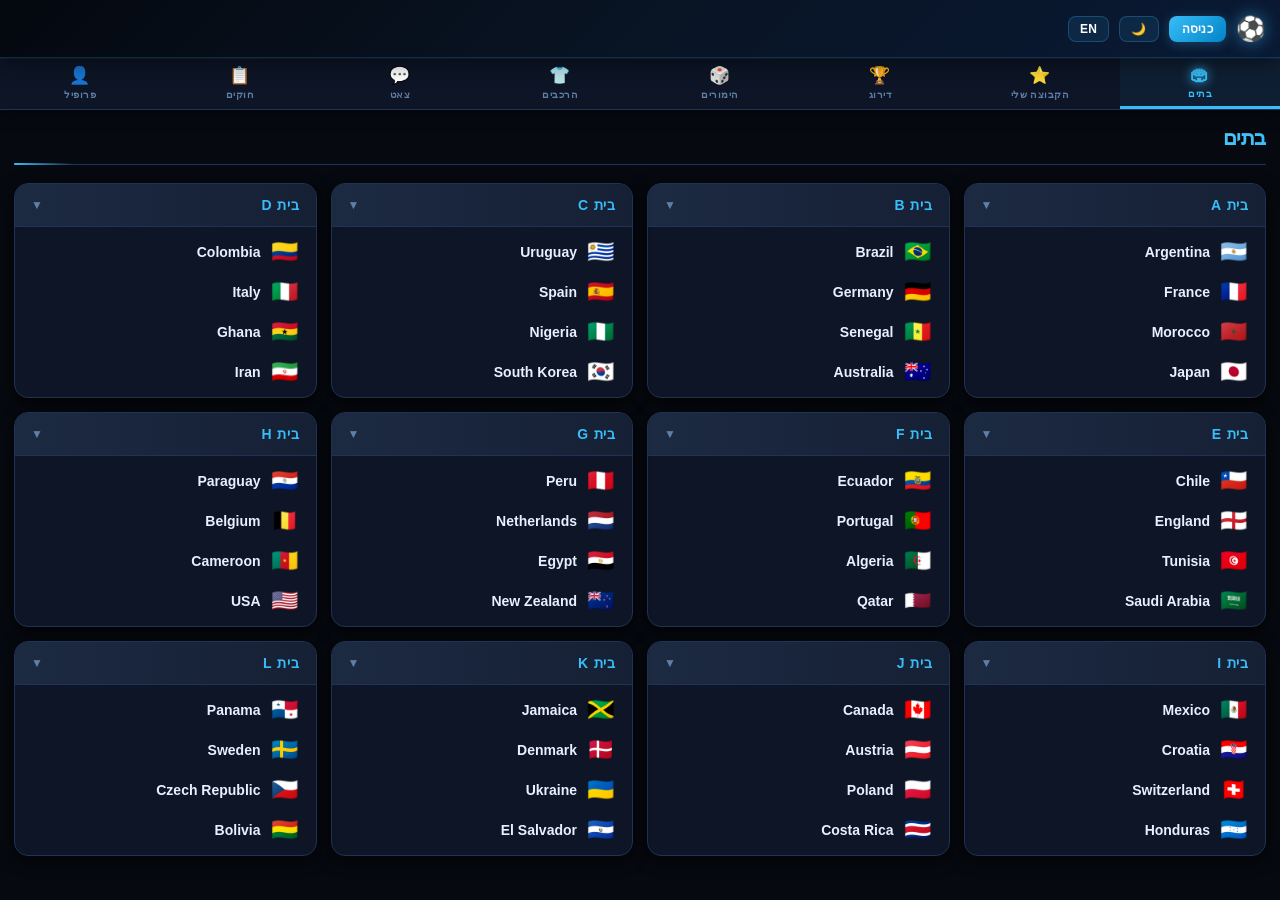
==== commit e31436f7: "Add Chat screen with public chat and private DMs - New screen-chat with two tabs: public (group) and" ====
--- a/index.html
+++ b/index.html
@@ -35,6 +35,7 @@
 <div id="screen-admin"  class="screen"></div>
 <div id="screen-user"   class="screen"></div>
 <div id="screen-lineups" class="screen"></div>
+<div id="screen-chat"    class="screen"></div>
 
 <!-- ── Top Nav ── -->
 <nav id="bottom-nav">
@@ -57,6 +58,10 @@
     <button data-screen="lineups" onclick="Nav.setScreen('lineups')">
         <span class="nav-icon">👕</span>
         <span data-i18n="lineups">הרכבים</span>
+    </button>
+    <button data-screen="chat" onclick="Nav.setScreen('chat')">
+        <span class="nav-icon">💬</span>
+        <span data-i18n="chat">צאט</span>
     </button>
     <button data-screen="rules" onclick="Nav.setScreen('rules')">
         <span class="nav-icon">📋</span>
@@ -129,6 +134,7 @@
 <script src="js/screen.admin.js"></script>
 <script src="js/screen.user.js"></script>
 <script src="js/screen.lineups.js"></script>
+<script src="js/screen.chat.js"></script>
 <script src="js/main.js"></script>
 </body>
 </html>
--- a/css/screens.css
+++ b/css/screens.css
@@ -600,6 +600,89 @@
 .lineups-empty {
     text-align:center; color:var(--muted); padding:40px 0; font-size:14px;
 }
+
+/* ── CHAT ── */
+.chat-wrap { display:flex; flex-direction:column; height:calc(100vh - 110px); padding:0; }
+.chat-tabs {
+    display:flex; gap:0; border-bottom:2px solid var(--border);
+    background:var(--elevated); flex-shrink:0;
+}
+.chat-tab {
+    flex:1; padding:13px 0; font-size:14px; font-weight:700;
+    background:none; border:none; color:var(--muted); cursor:pointer;
+    border-bottom:3px solid transparent; margin-bottom:-2px;
+    transition:color .15s, border-color .15s;
+}
+.chat-tab.active { color:var(--primary); border-bottom-color:var(--primary); }
+.chat-pane { display:none; flex:1; flex-direction:column; overflow:hidden; }
+.chat-pane.active { display:flex; }
+.chat-msgs {
+    flex:1; overflow-y:auto; padding:12px 14px;
+    display:flex; flex-direction:column; gap:10px;
+}
+.chat-dm-msgs { max-height:340px; }
+.cm { display:flex; flex-direction:column; max-width:76%; }
+.cm-mine { align-self:flex-end; align-items:flex-end; }
+.cm-meta { display:flex; gap:6px; align-items:baseline; margin-bottom:3px; }
+.cm-from { font-size:11px; font-weight:700; color:var(--primary); }
+.cm-mine .cm-from { color:var(--accent,#34d399); }
+.cm-time { font-size:10px; color:var(--muted); }
+.cm-bubble {
+    background:var(--elevated2); border:1px solid var(--border);
+    border-radius:12px 12px 12px 3px;
+    padding:8px 12px; font-size:14px; line-height:1.5;
+    word-break:break-word; white-space:pre-wrap;
+}
+.cm-mine .cm-bubble {
+    background:var(--primary); color:#fff; border-color:var(--primary);
+    border-radius:12px 12px 3px 12px;
+}
+.chat-input-row {
+    display:flex; gap:8px; padding:10px 12px;
+    border-top:1px solid var(--border); background:var(--elevated);
+    flex-shrink:0;
+}
+.chat-in {
+    flex:1; background:var(--elevated2); border:1px solid var(--border);
+    border-radius:20px; padding:9px 14px; font-size:14px;
+    color:var(--text); outline:none;
+    transition:border-color .15s;
+}
+.chat-in:focus { border-color:var(--primary); }
+.chat-send {
+    background:var(--primary); color:#fff; border:none;
+    border-radius:20px; padding:9px 18px; font-size:14px;
+    font-weight:700; cursor:pointer; flex-shrink:0;
+    transition:opacity .15s;
+}
+.chat-send:hover { opacity:.85; }
+.chat-login { text-align:center; color:var(--muted); padding:32px 16px; font-size:14px; }
+.chat-empty { text-align:center; color:var(--muted); padding:32px 0; font-size:13px; align-self:center; }
+/* Private user list */
+.chat-users { display:flex; flex-direction:column; overflow-y:auto; flex:1; padding:8px 0; }
+.chat-user-row {
+    display:flex; align-items:center; gap:12px;
+    padding:12px 16px; cursor:pointer;
+    border-bottom:1px solid var(--border);
+    transition:background .12s;
+}
+.chat-user-row:hover { background:var(--elevated2); }
+.cu-avatar {
+    width:40px; height:40px; border-radius:50%;
+    background:var(--primary); color:#fff;
+    display:flex; align-items:center; justify-content:center;
+    font-weight:900; font-size:16px; flex-shrink:0;
+}
+.cu-body { flex:1; min-width:0; display:flex; flex-direction:column; gap:2px; }
+.cu-name { font-weight:700; font-size:14px; }
+.cu-preview { font-size:12px; color:var(--muted); white-space:nowrap; overflow:hidden; text-overflow:ellipsis; }
+.cu-badge {
+    background:var(--primary); color:#fff;
+    border-radius:20px; padding:2px 8px; font-size:11px; font-weight:700;
+    flex-shrink:0;
+}
+/* DM modal */
+.chat-dm-box { width:min(480px, 96vw); display:flex; flex-direction:column; max-height:90vh; }
 
 /* ── Responsive ── */
 @media (max-width:480px) {
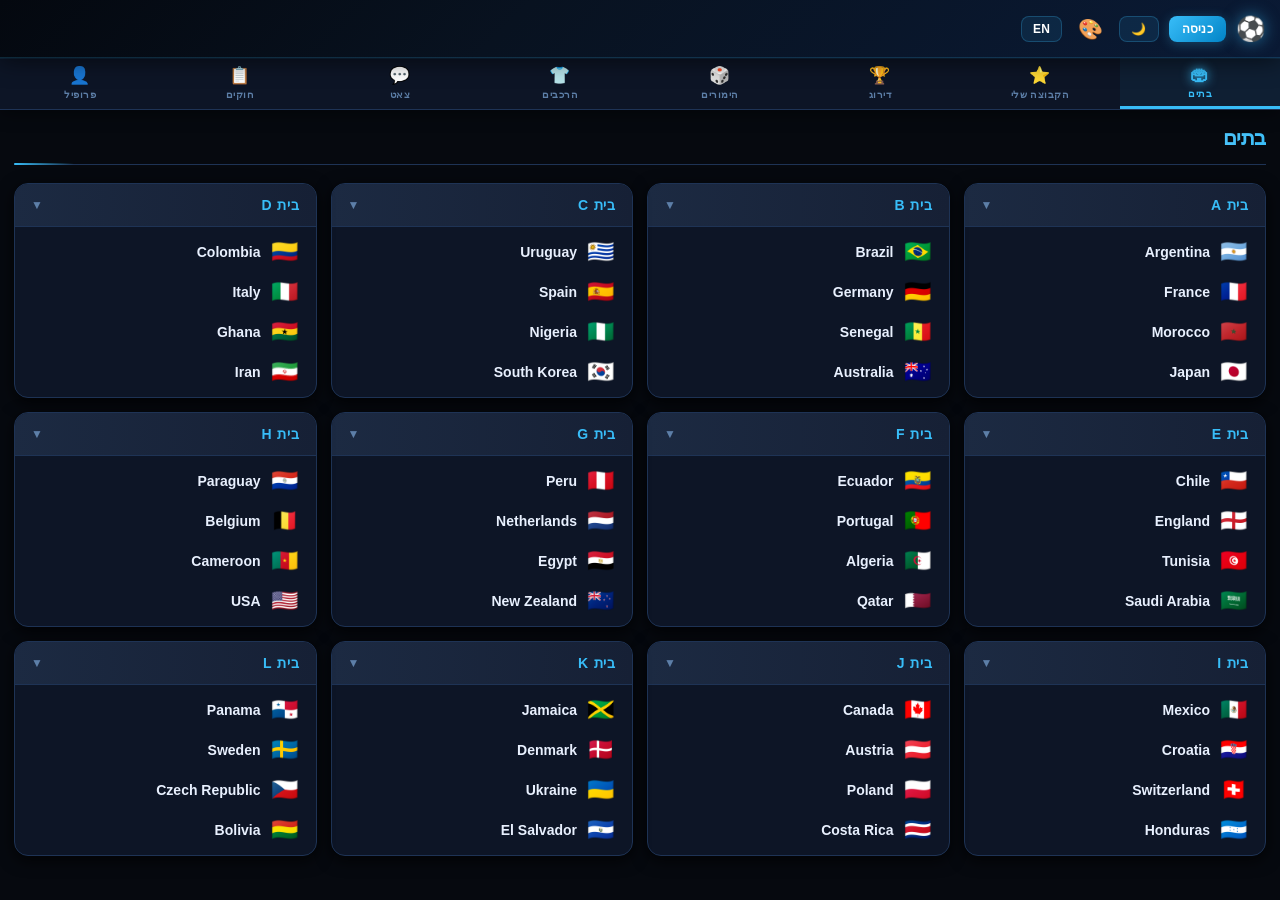
==== commit 43cf0dc5: "Add team theme picker: 48 teams with custom colors, topbar gradient, and bottom-sheet UI https://cla" ====
--- a/index.html
+++ b/index.html
@@ -22,6 +22,7 @@
     <button id="btn-topbar-login" class="btn-login-topbar" data-i18n="login">כניסה</button>
     <button id="btn-logout" style="display:none" title="התנתק">🚪</button>
     <button id="btn-theme" title="עיצוב">🌙</button>
+    <button id="btn-team-theme" title="ערכת נבחרת" onclick="TeamTheme.openPicker()">🎨</button>
     <button id="tb-lang">EN</button>
 </header>
 
@@ -79,6 +80,7 @@
 
 <!-- ── Picker Modal ── -->
 <div id="picker-modal"></div>
+<div id="team-theme-picker" class="modal-overlay" onclick="TeamTheme.closePicker()"></div>
 <div id="score-modal"       class="modal-overlay"></div>
 <div id="bet-create-modal"  class="modal-overlay"></div>
 <div id="bet-resolve-modal" class="modal-overlay"></div>
@@ -123,6 +125,7 @@
 <script src="js/data.js"></script>
 <script src="js/auth.js"></script>
 <script src="js/team.js"></script>
+<script src="js/team-themes.js"></script>
 <script src="js/nav.js"></script>
 <script src="js/picker.js"></script>
 <script src="js/screen.groups.js"></script>
--- a/css/screens.css
+++ b/css/screens.css
@@ -602,7 +602,15 @@
 }
 
 /* ── CHAT ── */
-.chat-wrap { display:flex; flex-direction:column; height:calc(100vh - 110px); padding:0; }
+#screen-chat.screen {
+    padding: 0;
+    min-height: 0;
+    height: calc(100vh - var(--topbar-h) - var(--nav-h));
+    margin-top: calc(var(--topbar-h) + var(--nav-h));
+    overflow: hidden;
+}
+#screen-chat.screen.active { display:flex; flex-direction:column; }
+.chat-wrap { display:flex; flex-direction:column; flex:1; min-height:0; overflow:hidden; }
 .chat-tabs {
     display:flex; gap:0; border-bottom:2px solid var(--border);
     background:var(--elevated); flex-shrink:0;
--- a/css/components.css
+++ b/css/components.css
@@ -126,3 +126,55 @@
     to   { opacity:1; transform:translateY(0); }
 }
 .screen.active { animation: fadeIn .22s ease; }
+
+/* ── Team Theme Picker ── */
+#team-theme-picker.active { display:flex; align-items:flex-end; justify-content:center; }
+.ttp-box {
+    background:var(--elevated); border:1px solid var(--border);
+    border-radius:var(--radius-lg) var(--radius-lg) 0 0;
+    width:min(560px, 100vw); max-height:85vh;
+    display:flex; flex-direction:column;
+    box-shadow:0 -8px 32px rgba(0,0,0,.6);
+}
+.ttp-header {
+    display:flex; justify-content:space-between; align-items:center;
+    padding:16px 18px 12px; border-bottom:1px solid var(--border);
+    flex-shrink:0;
+}
+.ttp-header h3 { font-size:16px; font-weight:800; }
+.ttp-header button { background:none; border:none; font-size:20px; color:var(--muted); cursor:pointer; }
+.ttp-scroll { overflow-y:auto; padding:12px 14px 24px; display:flex; flex-direction:column; gap:4px; }
+.ttp-reset {
+    align-self:flex-start; background:var(--elevated2); border:1px solid var(--border);
+    border-radius:20px; padding:7px 16px; font-size:13px; font-weight:700;
+    color:var(--muted); cursor:pointer; margin-bottom:8px;
+    transition:background .15s, color .15s;
+}
+.ttp-reset.ttp-active,
+.ttp-reset:hover { background:var(--border); color:var(--text); }
+.ttp-region {
+    font-size:10px; font-weight:900; text-transform:uppercase; letter-spacing:1.2px;
+    color:var(--muted); padding:10px 2px 6px;
+}
+.ttp-grid { display:flex; flex-wrap:wrap; gap:7px; }
+.ttp-item {
+    display:flex; align-items:center; gap:6px;
+    background:var(--elevated2); border:2px solid var(--border);
+    border-radius:10px; padding:7px 11px; cursor:pointer;
+    transition:border-color .15s, background .15s, transform .1s;
+    font-size:13px;
+}
+.ttp-item:hover { border-color:var(--ttp-color,var(--primary)); transform:scale(1.04); }
+.ttp-item.ttp-active {
+    border-color:var(--ttp-color,var(--primary));
+    background:color-mix(in srgb, var(--ttp-color,var(--primary)) 15%, var(--elevated2));
+    box-shadow: 0 0 10px color-mix(in srgb, var(--ttp-color,var(--primary)) 40%, transparent);
+}
+.ttp-flag { font-size:18px; line-height:1; }
+.ttp-name { font-size:12px; font-weight:700; color:var(--text); }
+
+#btn-team-theme {
+    background:none; border:none; font-size:20px; cursor:pointer;
+    padding:4px 6px; border-radius:8px; transition:background .15s;
+}
+#btn-team-theme:hover { background:rgba(255,255,255,.1); }
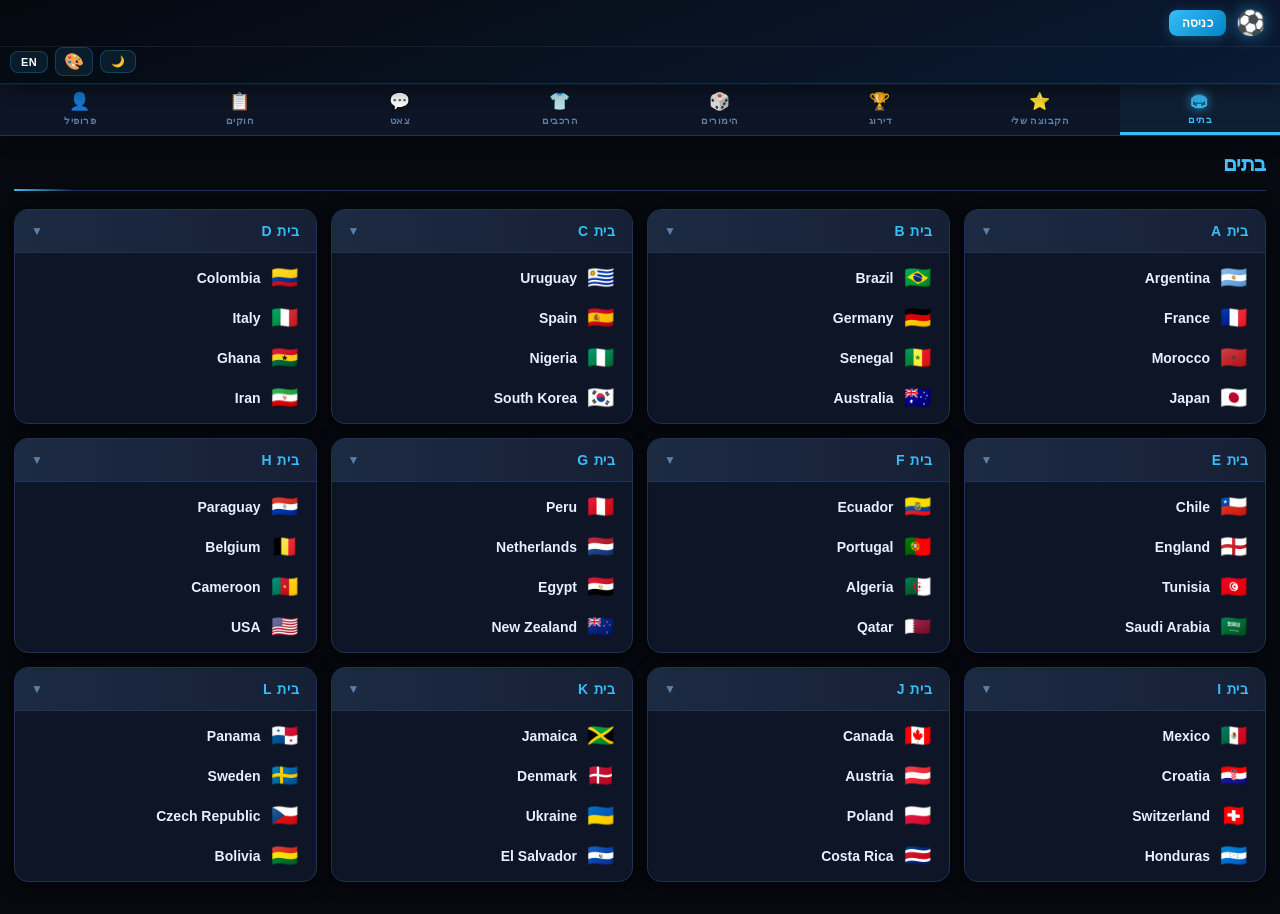
==== commit 55b87246: "Restructure topbar into 2 rows: user+logout row, design controls row - Row 1: logo, username, logout" ====
--- a/index.html
+++ b/index.html
@@ -17,13 +17,19 @@
 
 <!-- ── Topbar ── -->
 <header id="topbar">
-    <span class="tb-logo">⚽</span>
-    <span id="tb-user"></span>
-    <button id="btn-topbar-login" class="btn-login-topbar" data-i18n="login">כניסה</button>
-    <button id="btn-logout" style="display:none" title="התנתק">🚪</button>
-    <button id="btn-theme" title="עיצוב">🌙</button>
-    <button id="btn-team-theme" title="ערכת נבחרת" onclick="TeamTheme.openPicker()">🎨</button>
-    <button id="tb-lang">EN</button>
+    <div class="tb-row1">
+        <span class="tb-logo">⚽</span>
+        <span id="tb-user"></span>
+        <button id="btn-logout" style="display:none" class="tb-logout-btn">
+            🚪 <span data-i18n="logout">התנתק</span>
+        </button>
+        <button id="btn-topbar-login" class="btn-login-topbar" data-i18n="login">כניסה</button>
+    </div>
+    <div class="tb-row2">
+        <button id="btn-theme" title="עיצוב">🌙</button>
+        <button id="btn-team-theme" title="ערכת נבחרת" onclick="TeamTheme.openPicker()">🎨</button>
+        <button id="tb-lang">EN</button>
+    </div>
 </header>
 
 <!-- ── Screens ── -->
--- a/css/base.css
+++ b/css/base.css
@@ -23,7 +23,7 @@
     --muted:      #5d7fa8;
     --shadow:     rgba(0,0,0,.75);
     --glow:       rgba(56,189,248,.2);
-    --topbar-h:   58px;
+    --topbar-h:   84px;
     --nav-h:      52px;
     --radius:     14px;
     --radius-sm:  8px;
@@ -64,16 +64,23 @@
 #topbar {
     position: fixed; top:0; left:0; right:0; z-index:300;
     height: var(--topbar-h);
-    background: linear-gradient(135deg, #04080f 0%, #081220 40%, #0a1a35 100%);
+    background: linear-gradient(160deg, #04080f 0%, #081220 50%, #0a1a35 100%);
     border-bottom: 1px solid rgba(56,189,248,.18);
     box-shadow: 0 2px 24px rgba(0,0,0,.6), 0 1px 0 rgba(56,189,248,.1);
+    display: flex; flex-direction: column;
+    overflow: hidden;
+}
+html.theme-light #topbar {
+    background: linear-gradient(160deg, #0f2d6b 0%, #1a4fa0 60%, #1e5bb8 100%);
+    border-bottom: none;
+    box-shadow: 0 2px 16px rgba(0,0,0,.25);
+}
+
+/* Row 1 — user identity */
+.tb-row1 {
     display: flex; align-items: center;
     padding: 0 14px; gap: 10px;
-}
-html.theme-light #topbar {
-    background: linear-gradient(135deg, #0f2d6b 0%, #1a4fa0 60%, #1e5bb8 100%);
-    border-bottom: none;
-    box-shadow: 0 2px 16px rgba(0,0,0,.25);
+    flex: 1;
 }
 .tb-logo {
     font-size:24px; flex-shrink:0;
@@ -85,25 +92,21 @@
     color:#fff; letter-spacing:.2px;
     text-shadow: 0 0 12px rgba(56,189,248,.4);
 }
-#tb-lang, #btn-theme {
-    background: rgba(56,189,248,.1);
-    border: 1px solid rgba(56,189,248,.25);
-    color: #fff; border-radius:var(--radius-sm); padding:5px 11px;
-    font-size:12px; font-weight:800; flex-shrink:0;
-    transition: background .2s, border-color .2s, box-shadow .2s;
-    letter-spacing:.3px;
-}
-#tb-lang:hover, #btn-theme:hover {
-    background: rgba(56,189,248,.22);
-    border-color: rgba(56,189,248,.5);
-    box-shadow: 0 0 10px rgba(56,189,248,.2);
-}
-#btn-logout {
-    background:none; border:none; font-size:18px;
-    color:rgba(255,255,255,.45); padding:4px; flex-shrink:0;
-    transition: color .2s, transform .15s;
-}
-#btn-logout:hover { color:var(--danger); transform:scale(1.15); }
+.tb-logout-btn {
+    display:flex; align-items:center; gap:5px;
+    background: rgba(255,255,255,.08);
+    border: 1px solid rgba(255,255,255,.15);
+    color: rgba(255,255,255,.8);
+    border-radius: var(--radius-sm); padding: 5px 11px;
+    font-size: 12px; font-weight: 800; flex-shrink: 0;
+    transition: background .2s, border-color .2s, color .2s;
+    letter-spacing: .2px;
+}
+.tb-logout-btn:hover {
+    background: rgba(239,68,68,.2);
+    border-color: rgba(239,68,68,.45);
+    color: #fca5a5;
+}
 .btn-login-topbar {
     background: linear-gradient(135deg, var(--primary), var(--primary-d));
     color:#fff; border:none;
@@ -116,6 +119,34 @@
     opacity:.9; transform:scale(.97);
     box-shadow: 0 4px 18px var(--primary-glow);
 }
+
+/* Row 2 — design controls */
+.tb-row2 {
+    display: flex; align-items: center; justify-content: flex-end;
+    padding: 0 10px 7px; gap: 7px;
+    border-top: 1px solid rgba(255,255,255,.07);
+}
+#tb-lang, #btn-theme {
+    background: rgba(56,189,248,.1);
+    border: 1px solid rgba(56,189,248,.22);
+    color: #fff; border-radius: var(--radius-sm); padding: 4px 10px;
+    font-size:11px; font-weight:800; flex-shrink:0;
+    transition: background .2s, border-color .2s, box-shadow .2s;
+    letter-spacing:.3px;
+}
+#tb-lang:hover, #btn-theme:hover {
+    background: rgba(56,189,248,.22);
+    border-color: rgba(56,189,248,.5);
+    box-shadow: 0 0 10px rgba(56,189,248,.2);
+}
+#btn-team-theme {
+    background: rgba(56,189,248,.1);
+    border: 1px solid rgba(56,189,248,.22);
+    border-radius: var(--radius-sm); padding: 4px 8px;
+    font-size: 16px; cursor: pointer; flex-shrink: 0;
+    transition: background .15s, transform .15s;
+}
+#btn-team-theme:hover { background: rgba(56,189,248,.22); transform: scale(1.1); }
 
 /* ── Top Nav ── */
 #bottom-nav {
--- a/css/components.css
+++ b/css/components.css
@@ -172,9 +172,3 @@
 }
 .ttp-flag { font-size:18px; line-height:1; }
 .ttp-name { font-size:12px; font-weight:700; color:var(--text); }
-
-#btn-team-theme {
-    background:none; border:none; font-size:20px; cursor:pointer;
-    padding:4px 6px; border-radius:8px; transition:background .15s;
-}
-#btn-team-theme:hover { background:rgba(255,255,255,.1); }
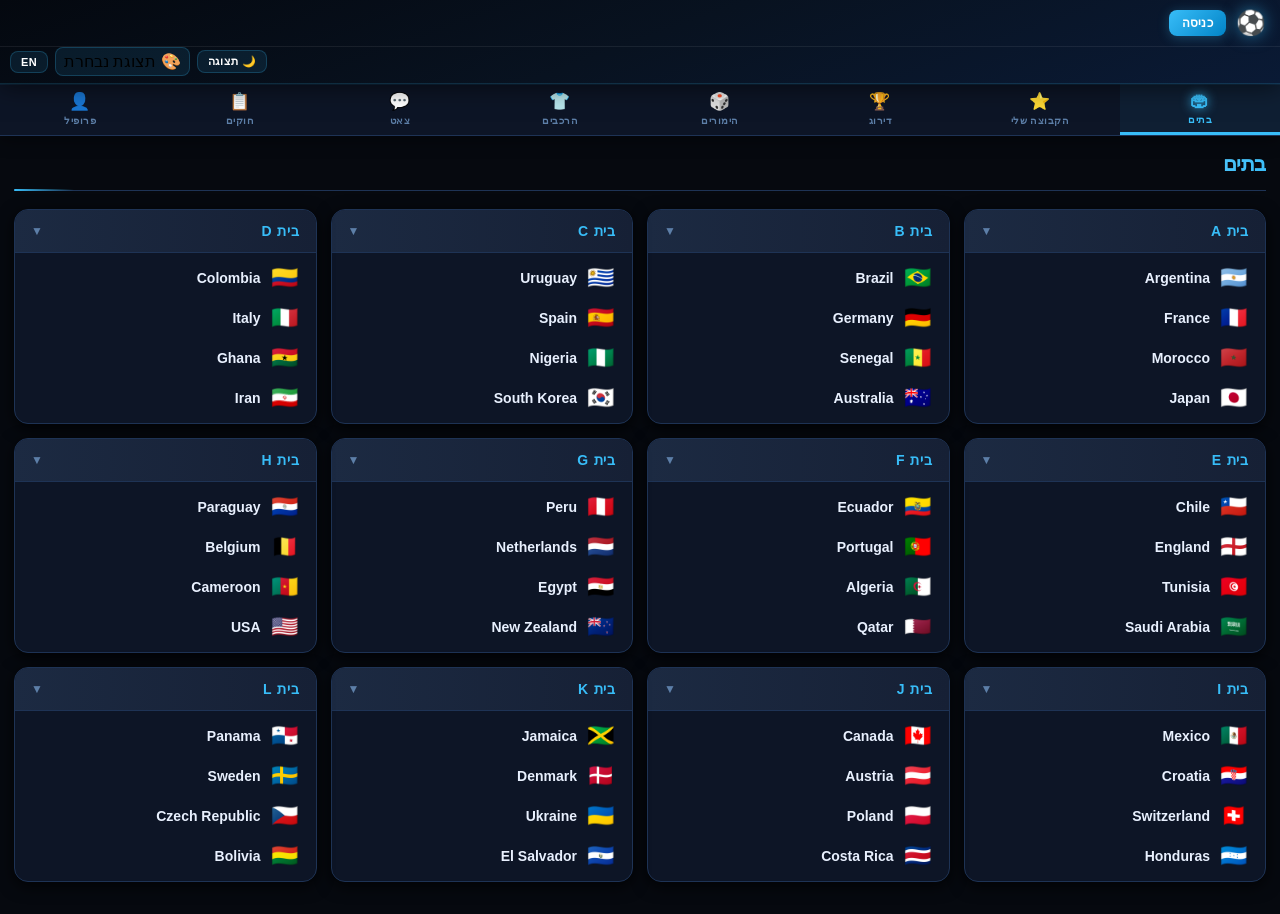
==== commit 92ac6476: "Add text labels to topbar design buttons: 'תצוגה' and 'תצוגת נבחרת' https://claude.ai/code/session_0" ====
--- a/index.html
+++ b/index.html
@@ -26,8 +26,8 @@
         <button id="btn-topbar-login" class="btn-login-topbar" data-i18n="login">כניסה</button>
     </div>
     <div class="tb-row2">
-        <button id="btn-theme" title="עיצוב">🌙</button>
-        <button id="btn-team-theme" title="ערכת נבחרת" onclick="TeamTheme.openPicker()">🎨</button>
+        <button id="btn-theme"><span id="btn-theme-icon">🌙</span> תצוגה</button>
+        <button id="btn-team-theme" onclick="TeamTheme.openPicker()"><span id="btn-team-icon">🎨</span> תצוגת נבחרת</button>
         <button id="tb-lang">EN</button>
     </div>
 </header>
